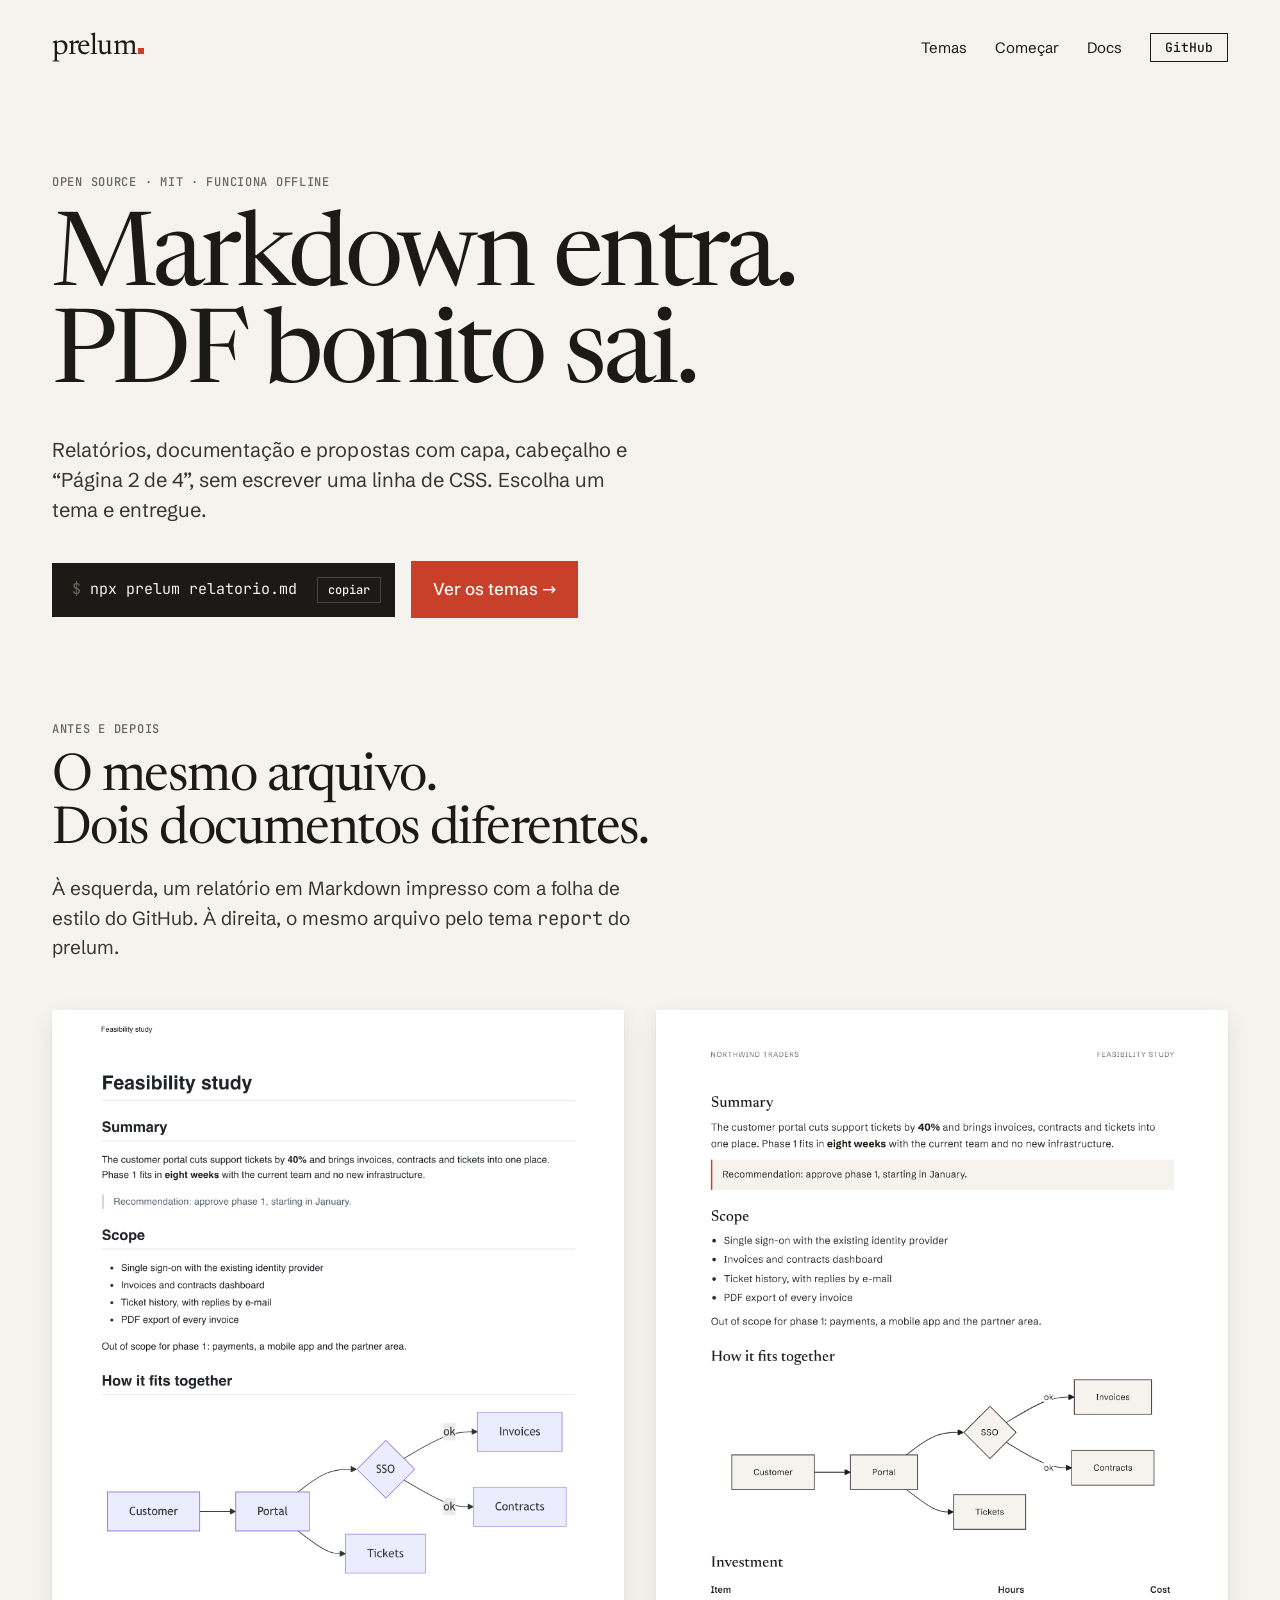
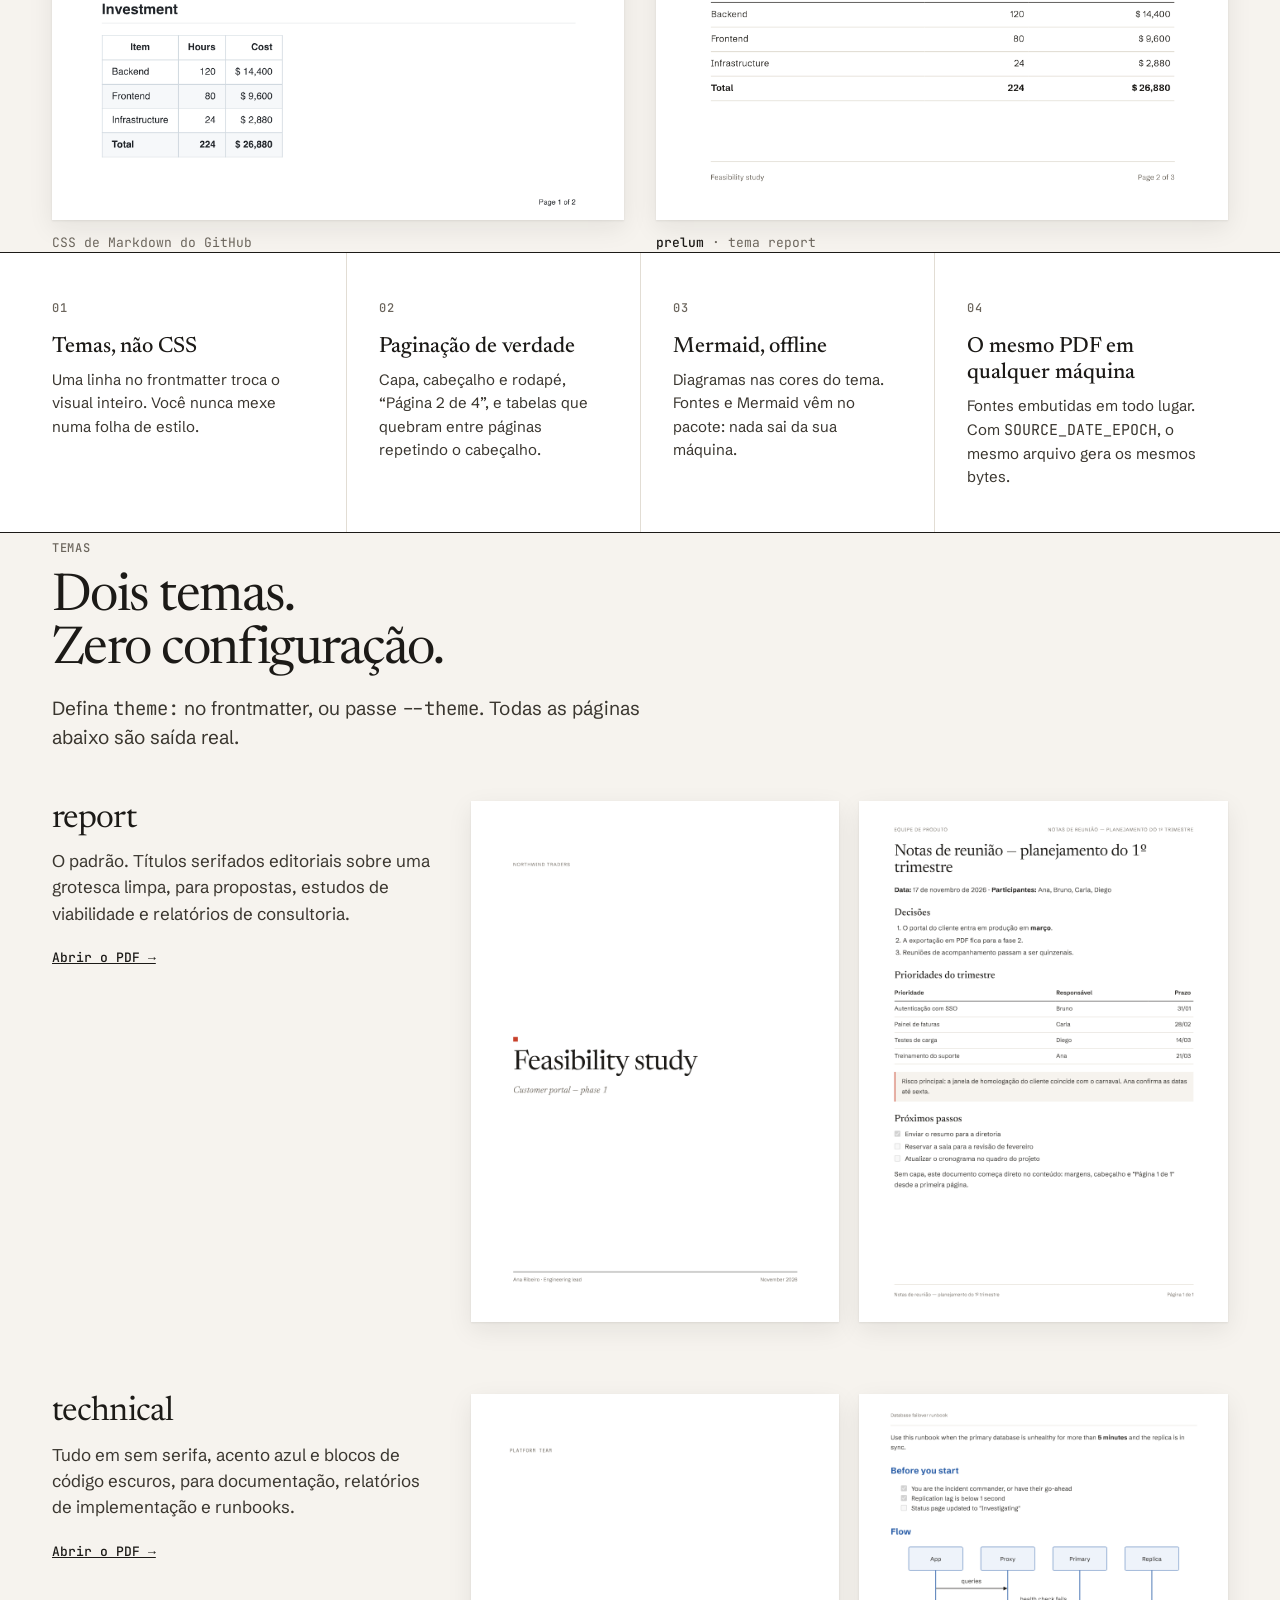
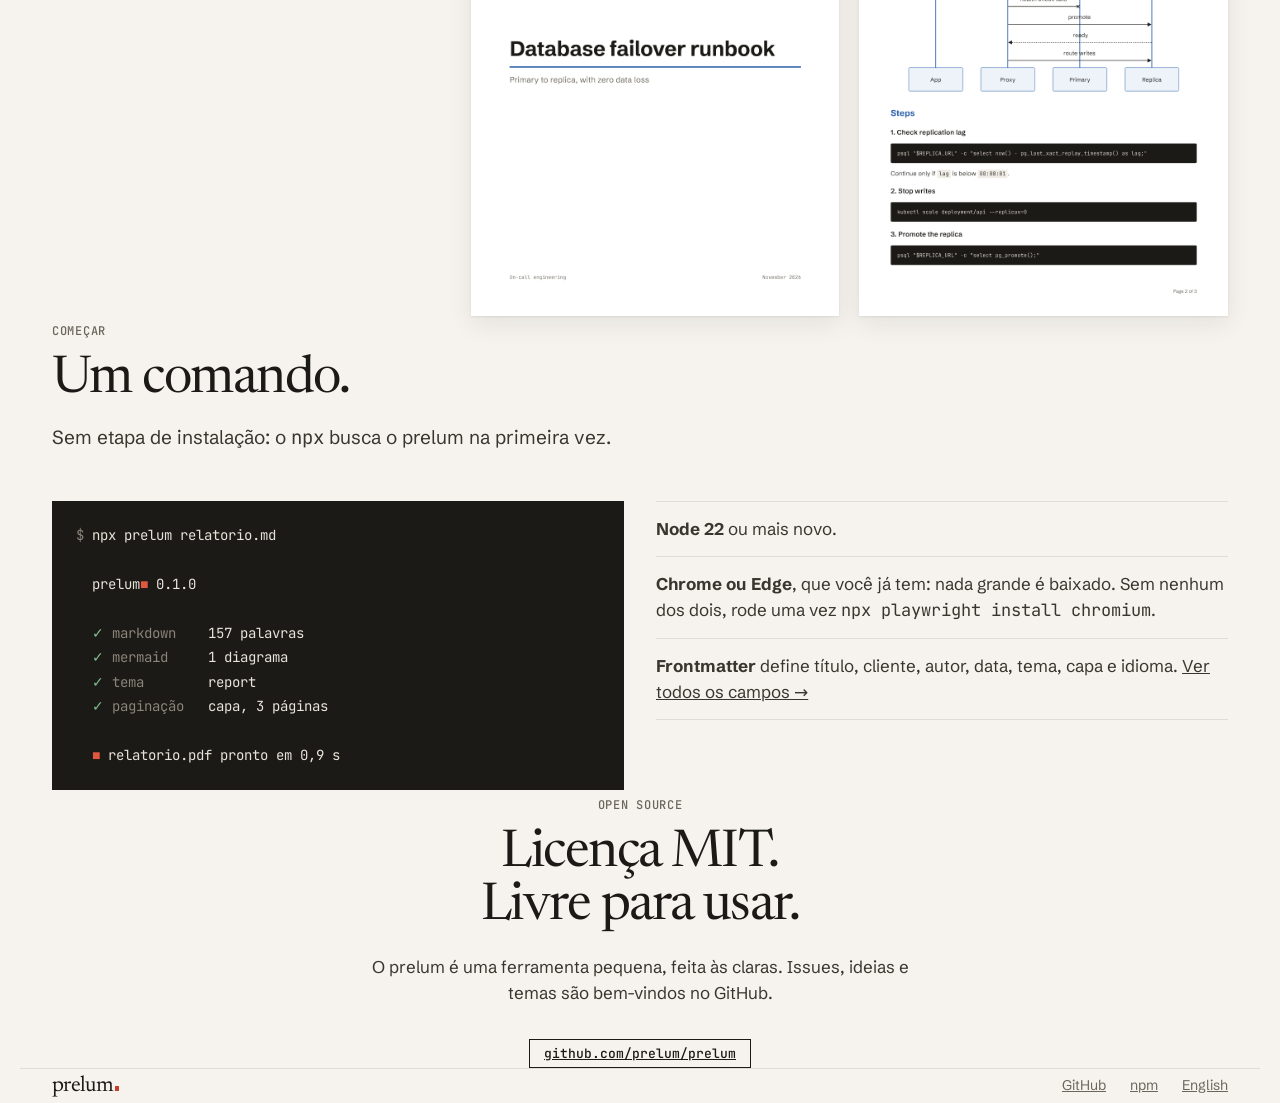
==== pt/index.html @ ac35b66a "feat: add the prelum site in English and Portuguese" ====
<!doctype html>
<html lang="pt-BR">
<head>
  <meta charset="utf-8">
  <meta name="viewport" content="width=device-width, initial-scale=1">
  <title>prelum — Do markdown ao papel, sem CSS.</title>
  <meta name="description" content="Uma ferramenta open source que transforma Markdown em PDFs diagramados: capa, cabeçalho e rodapé, numeração de páginas, diagramas Mermaid. Escolha um tema, não escreva CSS. Funciona offline.">
  <link rel="icon" href="../favicon.svg" type="image/svg+xml">
  <link rel="icon" href="../favicon-32.png" sizes="32x32">
  <link rel="apple-touch-icon" href="../images/icon-512.png">
  <link rel="alternate" hreflang="en" href="https://prelum.github.io/">
  <meta property="og:title" content="prelum — Do markdown ao papel, sem CSS.">
  <meta property="og:description" content="PDFs diagramados a partir de Markdown. Escolha um tema, não escreva CSS. Funciona offline.">
  <meta property="og:image" content="https://prelum.github.io/images/og-image.png">
  <meta property="og:url" content="https://prelum.github.io/pt/">
  <meta name="twitter:card" content="summary_large_image">
  <link rel="preload" href="../fonts/newsreader-latin-opsz-normal.woff2" as="font" type="font/woff2" crossorigin>
  <link rel="stylesheet" href="../styles.css">
</head>
<body>
  <header class="wrap nav">
    <a class="wordmark" href="./" aria-label="prelum, início">prelum</a>
    <nav aria-label="Principal">
      <ul>
        <li><a href="#temas">Temas</a></li>
        <li><a href="#comecar">Começar</a></li>
        <li><a href="https://github.com/prelum/prelum/blob/main/README.pt-BR.md">Docs</a></li>
        <li><a class="button-outline" href="https://github.com/prelum/prelum">GitHub</a></li>
      </ul>
    </nav>
  </header>

  <main>
    <div class="wrap hero">
      <span class="label">Open source · MIT · Funciona offline</span>
      <h1>Markdown entra.<br>PDF bonito sai.</h1>
      <p>Relatórios, documentação e propostas com capa, cabeçalho e “Página&nbsp;2&nbsp;de&nbsp;4”, sem escrever uma linha de CSS. Escolha um tema e entregue.</p>
      <div class="actions">
        <div class="command">
          <code><span class="prompt">$</span> npx prelum relatorio.md</code>
          <button type="button" data-copy="npx prelum relatorio.md" data-done="copiado">copiar</button>
        </div>
        <a class="cta" href="#temas">Ver os temas →</a>
      </div>
    </div>

    <section class="wrap" aria-labelledby="comparar-titulo">
      <span class="label">Antes e depois</span>
      <h2 id="comparar-titulo">O mesmo arquivo.<br>Dois documentos diferentes.</h2>
      <p class="lead">À esquerda, um relatório em Markdown impresso com a folha de estilo do GitHub. À direita, o mesmo arquivo pelo tema <code>report</code> do prelum.</p>
      <div class="compare">
        <figure>
          <img src="../images/before-github-css.png" alt="Um relatório impresso com o CSS de Markdown do GitHub: títulos sublinhados, tabela em grade, diagrama roxo." width="892" height="1262" loading="lazy">
          <figcaption>CSS de Markdown do GitHub</figcaption>
        </figure>
        <figure>
          <img src="../images/feasibility-study-2.png" alt="O mesmo relatório impresso pelo prelum: títulos serifados, filetes discretos na tabela, diagrama nas cores do tema, cabeçalho e numeração de páginas." width="892" height="1262" loading="lazy">
          <figcaption><strong>prelum</strong> · tema report</figcaption>
        </figure>
      </div>
    </section>

    <div class="features">
      <ol class="wrap">
        <li>
          <span class="label">01</span>
          <h3>Temas, não CSS</h3>
          <p>Uma linha no frontmatter troca o visual inteiro. Você nunca mexe numa folha de estilo.</p>
        </li>
        <li>
          <span class="label">02</span>
          <h3>Paginação de verdade</h3>
          <p>Capa, cabeçalho e rodapé, “Página&nbsp;2&nbsp;de&nbsp;4”, e tabelas que quebram entre páginas repetindo o cabeçalho.</p>
        </li>
        <li>
          <span class="label">03</span>
          <h3>Mermaid, offline</h3>
          <p>Diagramas nas cores do tema. Fontes e Mermaid vêm no pacote: nada sai da sua máquina.</p>
        </li>
        <li>
          <span class="label">04</span>
          <h3>O mesmo PDF em qualquer máquina</h3>
          <p>Fontes embutidas em todo lugar. Com <code>SOURCE_DATE_EPOCH</code>, o mesmo arquivo gera os mesmos bytes.</p>
        </li>
      </ol>
    </div>

    <section class="wrap" id="temas" aria-labelledby="temas-titulo">
      <span class="label">Temas</span>
      <h2 id="temas-titulo">Dois temas.<br>Zero configuração.</h2>
      <p class="lead">Defina <code>theme:</code> no frontmatter, ou passe <code>--theme</code>. Todas as páginas abaixo são saída real.</p>
      <div class="themes">
        <article class="theme">
          <div>
            <h3><code>report</code></h3>
            <p>O padrão. Títulos serifados editoriais sobre uma grotesca limpa, para propostas, estudos de viabilidade e relatórios de consultoria.</p>
            <a class="pdf" href="https://github.com/prelum/prelum/blob/main/examples/feasibility-study.pdf">Abrir o PDF →</a>
          </div>
          <div class="pages">
            <figure><img src="../images/feasibility-study-1.png" alt="tema report: capa com o quadrado vermelho, o título em Newsreader e o nome do cliente." width="892" height="1262" loading="lazy"></figure>
            <figure><img src="../images/notas-de-reuniao-1.png" alt="tema report sem capa: notas de reunião em português com lista, tabela e Página 1 de 1." width="892" height="1262" loading="lazy"></figure>
          </div>
        </article>
        <article class="theme">
          <div>
            <h3><code>technical</code></h3>
            <p>Tudo em sem serifa, acento azul e blocos de código escuros, para documentação, relatórios de implementação e runbooks.</p>
            <a class="pdf" href="https://github.com/prelum/prelum/blob/main/examples/runbook.pdf">Abrir o PDF →</a>
          </div>
          <div class="pages">
            <figure><img src="../images/runbook-1.png" alt="tema technical: capa com título em negrito sobre um filete azul." width="892" height="1262" loading="lazy"></figure>
            <figure><img src="../images/runbook-2.png" alt="tema technical: página com checklist, diagrama de sequência e blocos de código." width="892" height="1262" loading="lazy"></figure>
          </div>
        </article>
      </div>
    </section>

    <section class="wrap" id="comecar" aria-labelledby="comecar-titulo">
      <span class="label">Começar</span>
      <h2 id="comecar-titulo">Um comando.</h2>
      <p class="lead">Sem etapa de instalação: o <code>npx</code> busca o prelum na primeira vez.</p>
      <div class="steps">
<pre class="terminal"><code><span class="dim">$</span> npx prelum relatorio.md

  prelum<span class="square">■</span> 0.1.0

  <span class="ok">✓</span> <span class="dim">markdown    </span>157 palavras
  <span class="ok">✓</span> <span class="dim">mermaid     </span>1 diagrama
  <span class="ok">✓</span> <span class="dim">tema        </span>report
  <span class="ok">✓</span> <span class="dim">paginação   </span>capa, 3 páginas

  <span class="square">■</span> relatorio.pdf pronto em 0,9 s</code></pre>
        <ul class="requirements">
          <li><strong>Node 22</strong> ou mais novo.</li>
          <li><strong>Chrome ou Edge</strong>, que você já tem: nada grande é baixado. Sem nenhum dos dois, rode uma vez <code>npx playwright install chromium</code>.</li>
          <li><strong>Frontmatter</strong> define título, cliente, autor, data, tema, capa e idioma. <a href="https://github.com/prelum/prelum/blob/main/README.pt-BR.md#frontmatter">Ver todos os campos →</a></li>
        </ul>
      </div>
    </section>

    <section class="wrap open" aria-labelledby="aberto-titulo">
      <span class="label">Open source</span>
      <h2 id="aberto-titulo">Licença MIT.<br>Livre para usar.</h2>
      <p>O prelum é uma ferramenta pequena, feita às claras. Issues, ideias e temas são bem-vindos no GitHub.</p>
      <a class="button-outline" href="https://github.com/prelum/prelum">github.com/prelum/prelum</a>
    </section>
  </main>

  <footer class="wrap">
    <a class="wordmark" href="./">prelum</a>
    <ul>
      <li><a href="https://github.com/prelum/prelum">GitHub</a></li>
      <li><a href="https://www.npmjs.com/package/prelum">npm</a></li>
      <li><a href="../" hreflang="en" lang="en">English</a></li>
    </ul>
  </footer>

  <script src="../script.js" defer></script>
</body>
</html>
---- styles.css ----
/* prelum.github.io — tokens from the brand book. Fonts are self-hosted: no third-party requests. */
@font-face {
  font-family: "Newsreader";
  font-style: normal;
  font-weight: 200 800;
  font-display: swap;
  src: url("fonts/newsreader-latin-opsz-normal.woff2") format("woff2");
}
@font-face {
  font-family: "Schibsted Grotesk";
  font-style: normal;
  font-weight: 400 900;
  font-display: swap;
  src: url("fonts/schibsted-grotesk-latin-wght-normal.woff2") format("woff2");
}
@font-face {
  font-family: "JetBrains Mono";
  font-style: normal;
  font-weight: 100 800;
  font-display: swap;
  src: url("fonts/jetbrains-mono-latin-wght-normal.woff2") format("woff2");
}

:root {
  --paper: #f6f3ee;
  --ink: #1c1a17;
  --vermilion: #c8402a;
  --vermilion-on-dark: #e0583f;
  --graphite: #6b655c;
  --body: #3a362f;
  --rule: #e2ddd4;
  --surface: #ffffff;
  --editor: #fbfaf7;
  --preview: #e9e5de;
  --serif: "Newsreader", Georgia, serif;
  --sans: "Schibsted Grotesk", system-ui, sans-serif;
  --mono: "JetBrains Mono", ui-monospace, monospace;
  --sheet-shadow: 0 1px 2px rgba(28, 26, 23, 0.08), 0 8px 24px rgba(28, 26, 23, 0.08);
}

* {
  box-sizing: border-box;
}
html {
  background: var(--paper);
  color: var(--ink);
  font: 400 17px/1.55 var(--sans);
  -webkit-font-smoothing: antialiased;
}
body {
  margin: 0;
}
img {
  display: block;
  max-width: 100%;
  height: auto;
}
a {
  color: inherit;
}
code,
pre {
  font-family: var(--mono);
}
/* An option like --theme must not break at its hyphen. */
:not(pre) > code {
  white-space: nowrap;
}

.wrap {
  max-width: 1240px;
  margin: 0 auto;
  padding: 0 32px;
}
@media (max-width: 700px) {
  .wrap {
    padding: 0 16px;
  }
}

/* The wordmark: Newsreader, lowercase, followed by the square on the baseline. */
.wordmark {
  font-family: var(--serif);
  font-weight: 400;
  letter-spacing: -0.03em;
  text-decoration: none;
  white-space: nowrap;
}
.wordmark::after {
  content: "";
  display: inline-block;
  width: 0.21em;
  height: 0.21em;
  margin-left: 0.07em;
  background: var(--vermilion);
}
.label {
  font: 500 12px/1.4 var(--mono);
  letter-spacing: 0.06em;
  text-transform: uppercase;
  color: var(--graphite);
}

/* Nav */
.nav {
  display: flex;
  align-items: center;
  justify-content: space-between;
  gap: 24px;
  padding-top: 24px;
  padding-bottom: 24px;
}
.nav .wordmark {
  font-size: 30px;
}
.nav ul {
  display: flex;
  align-items: center;
  gap: 28px;
  margin: 0;
  padding: 0;
  list-style: none;
  font-size: 15px;
}
.nav a {
  text-decoration: none;
}
.nav a:hover {
  text-decoration: underline;
  text-underline-offset: 4px;
}
.button-outline {
  display: inline-block;
  padding: 7px 14px;
  border: 1px solid var(--ink);
  font: 500 13px/1 var(--mono);
}
.nav .button-outline:hover {
  background: var(--ink);
  color: var(--paper);
  text-decoration: none;
}
@media (max-width: 700px) {
  .nav ul li:not(:last-child) {
    display: none;
  }
}

/* Hero */
.hero {
  padding-top: 72px;
  padding-bottom: 96px;
}
.hero h1 {
  margin: 20px 0 28px;
  font: 400 clamp(52px, 8vw, 112px) / 0.95 var(--serif);
  letter-spacing: -0.035em;
}
.hero p {
  max-width: 600px;
  margin: 0 0 36px;
  font-size: 20px;
  line-height: 1.5;
  color: var(--body);
}
.actions {
  display: flex;
  flex-wrap: wrap;
  align-items: center;
  gap: 16px;
}
.command {
  display: inline-flex;
  align-items: center;
  gap: 20px;
  padding: 14px 14px 14px 20px;
  background: var(--ink);
  color: var(--paper);
  font: 400 15px/1 var(--mono);
}
.command .prompt {
  color: var(--graphite);
}
.command button {
  padding: 6px 10px;
  border: 1px solid #4a463f;
  background: transparent;
  color: var(--paper);
  font: 500 12px/1 var(--mono);
  cursor: pointer;
}
.command button:hover {
  border-color: var(--paper);
}
.cta {
  display: inline-block;
  padding: 15px 22px;
  background: var(--vermilion);
  color: #ffffff;
  font-weight: 500;
  text-decoration: none;
}
.cta:hover {
  background: #a93421;
}

/* Sections */
section {
  padding-top: 96px;
  padding-bottom: 96px;
}
h2 {
  margin: 12px 0 16px;
  font: 400 52px/1.02 var(--serif);
  letter-spacing: -0.03em;
}
@media (max-width: 700px) {
  h2 {
    font-size: 40px;
  }
}
.lead {
  max-width: 620px;
  margin: 0 0 48px;
  font-size: 19px;
  color: var(--body);
}

/* Before and after */
.compare {
  display: grid;
  grid-template-columns: repeat(auto-fit, minmax(300px, 1fr));
  gap: 32px;
}
.compare figure,
.theme figure {
  margin: 0;
}
.compare img,
.theme img {
  background: var(--surface);
  box-shadow: var(--sheet-shadow);
}
figcaption {
  margin-top: 14px;
  font: 400 13px/1.4 var(--mono);
  color: var(--graphite);
}
figcaption strong {
  color: var(--ink);
  font-weight: 500;
}

/* Features: white band with ink rules, four numbered columns */
.features {
  background: var(--surface);
  border-top: 1px solid var(--ink);
  border-bottom: 1px solid var(--ink);
  padding-top: 0;
  padding-bottom: 0;
}
.features ol {
  display: grid;
  grid-template-columns: repeat(auto-fit, minmax(240px, 1fr));
  margin: 0 auto;
  /* Only top and bottom: the sides keep the .wrap gutter. */
  padding-top: 0;
  padding-bottom: 0;
  list-style: none;
}
.features li {
  padding: 40px 32px 44px 0;
}
.features li + li {
  padding-left: 32px;
  border-left: 1px solid var(--rule);
}
@media (max-width: 1060px) {
  .features li,
  .features li + li {
    padding-left: 0;
    border-left: none;
    padding-top: 28px;
    padding-bottom: 28px;
  }
}
.features h3 {
  margin: 14px 0 8px;
  font: 500 22px/1.2 var(--serif);
}
.features p {
  margin: 0;
  font-size: 15px;
  color: var(--body);
}

/* Themes */
.themes {
  display: grid;
  gap: 72px;
}
.theme {
  display: grid;
  grid-template-columns: minmax(220px, 1fr) minmax(0, 2fr);
  gap: 40px;
  align-items: start;
}
@media (max-width: 860px) {
  .theme {
    grid-template-columns: 1fr;
  }
}
.theme h3 {
  margin: 0 0 10px;
  font: 400 34px/1.1 var(--serif);
  letter-spacing: -0.02em;
}
.theme h3 code {
  font: inherit;
}
.theme p {
  margin: 0 0 16px;
  color: var(--body);
}
.theme .pages {
  display: grid;
  grid-template-columns: 1fr 1fr;
  gap: 20px;
}
.theme a.pdf {
  font: 500 13px/1 var(--mono);
}

/* Get started */
.steps {
  display: grid;
  grid-template-columns: repeat(auto-fit, minmax(300px, 1fr));
  gap: 32px;
  align-items: start;
}
pre.terminal {
  margin: 0;
  padding: 22px 24px;
  overflow-x: auto;
  background: var(--ink);
  color: #e8e3da;
  font-size: 14px;
  line-height: 1.75;
}
.terminal .comment,
.terminal .dim {
  color: #8a8378;
}
.terminal .ok {
  color: #7fbf8e;
}
.terminal .square {
  color: var(--vermilion-on-dark);
}
.requirements {
  margin: 0;
  padding: 0;
  list-style: none;
  color: var(--body);
}
.requirements li {
  padding: 14px 0;
  border-bottom: 1px solid var(--rule);
}
.requirements li:first-child {
  border-top: 1px solid var(--rule);
}

/* Open source */
.open {
  text-align: center;
}
.open h2 {
  margin-bottom: 20px;
}
.open p {
  max-width: 560px;
  margin: 0 auto 32px;
  color: var(--body);
}

/* Footer */
footer {
  display: flex;
  flex-wrap: wrap;
  align-items: center;
  justify-content: space-between;
  gap: 16px;
  padding-top: 32px;
  padding-bottom: 48px;
  border-top: 1px solid var(--rule);
}
footer .wordmark {
  font-size: 22px;
}
footer ul {
  display: flex;
  flex-wrap: wrap;
  gap: 24px;
  margin: 0;
  padding: 0;
  list-style: none;
  font-size: 14px;
  color: var(--graphite);
}
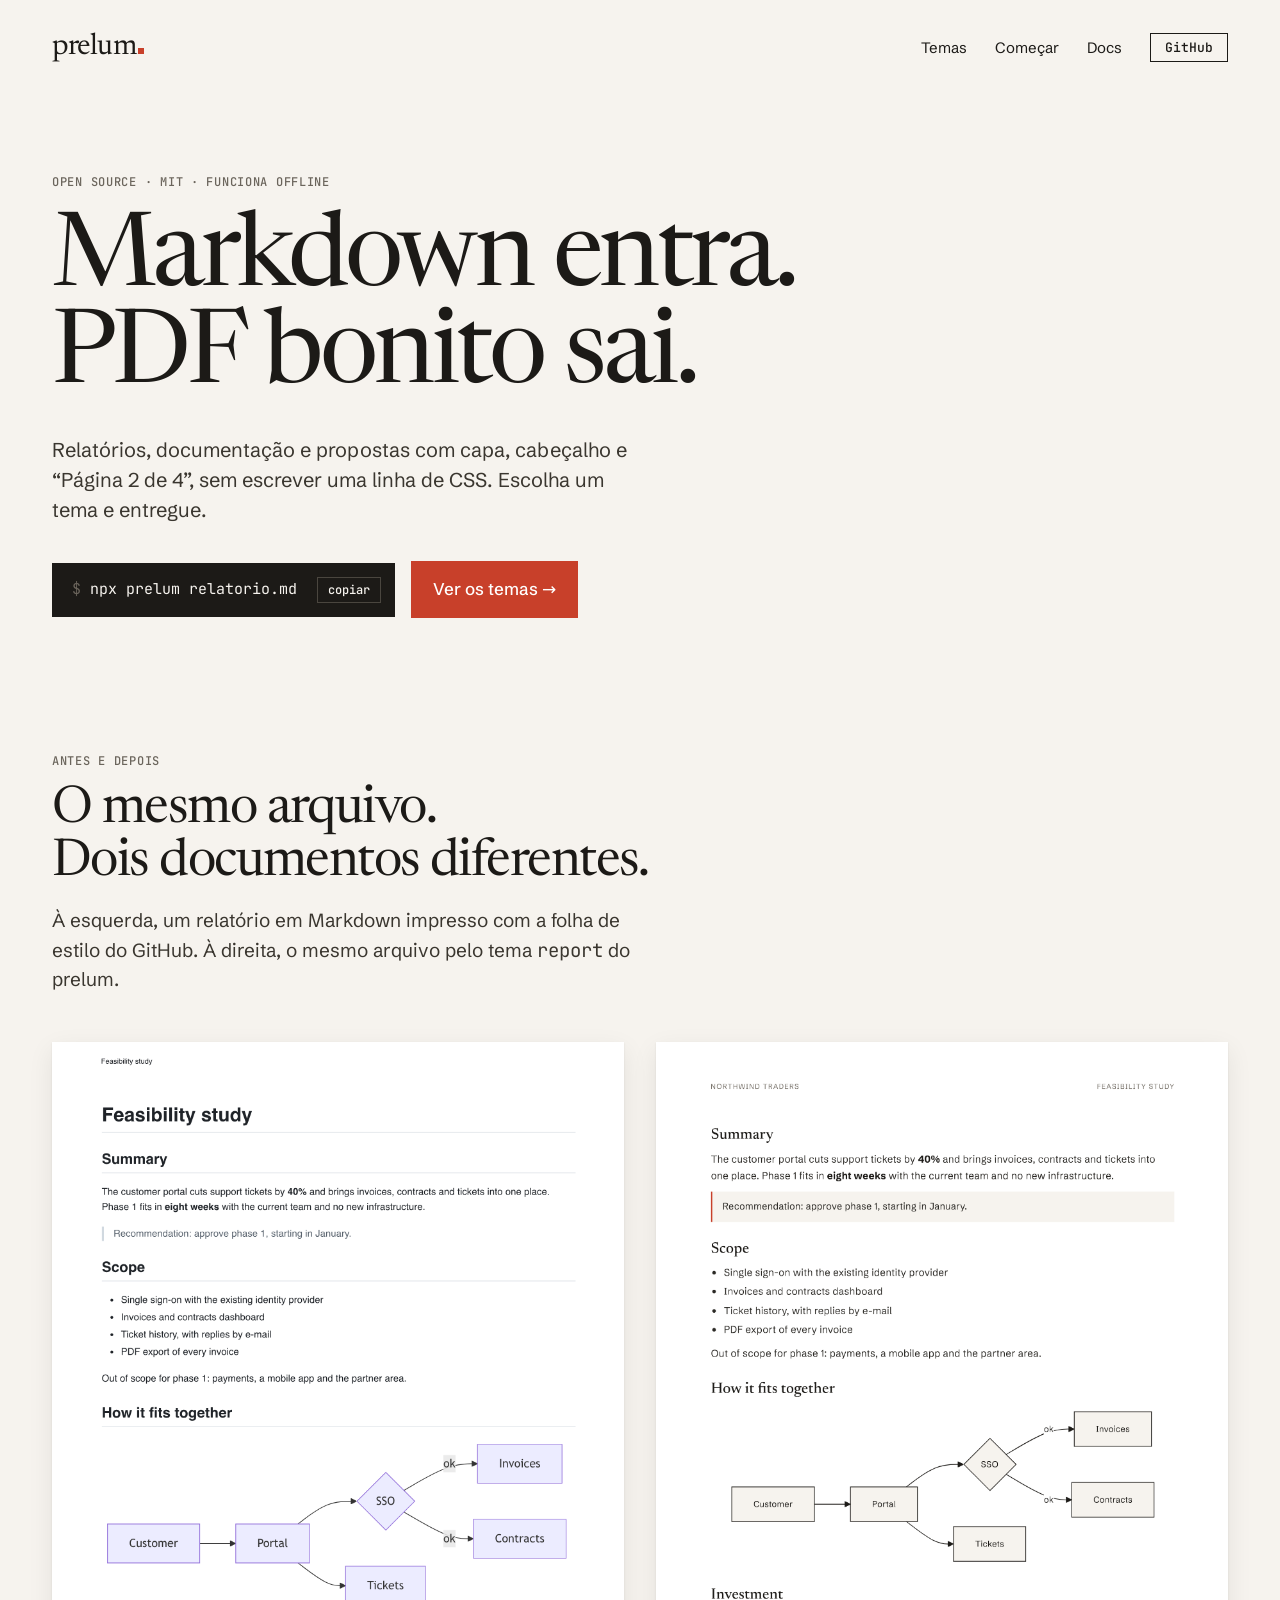
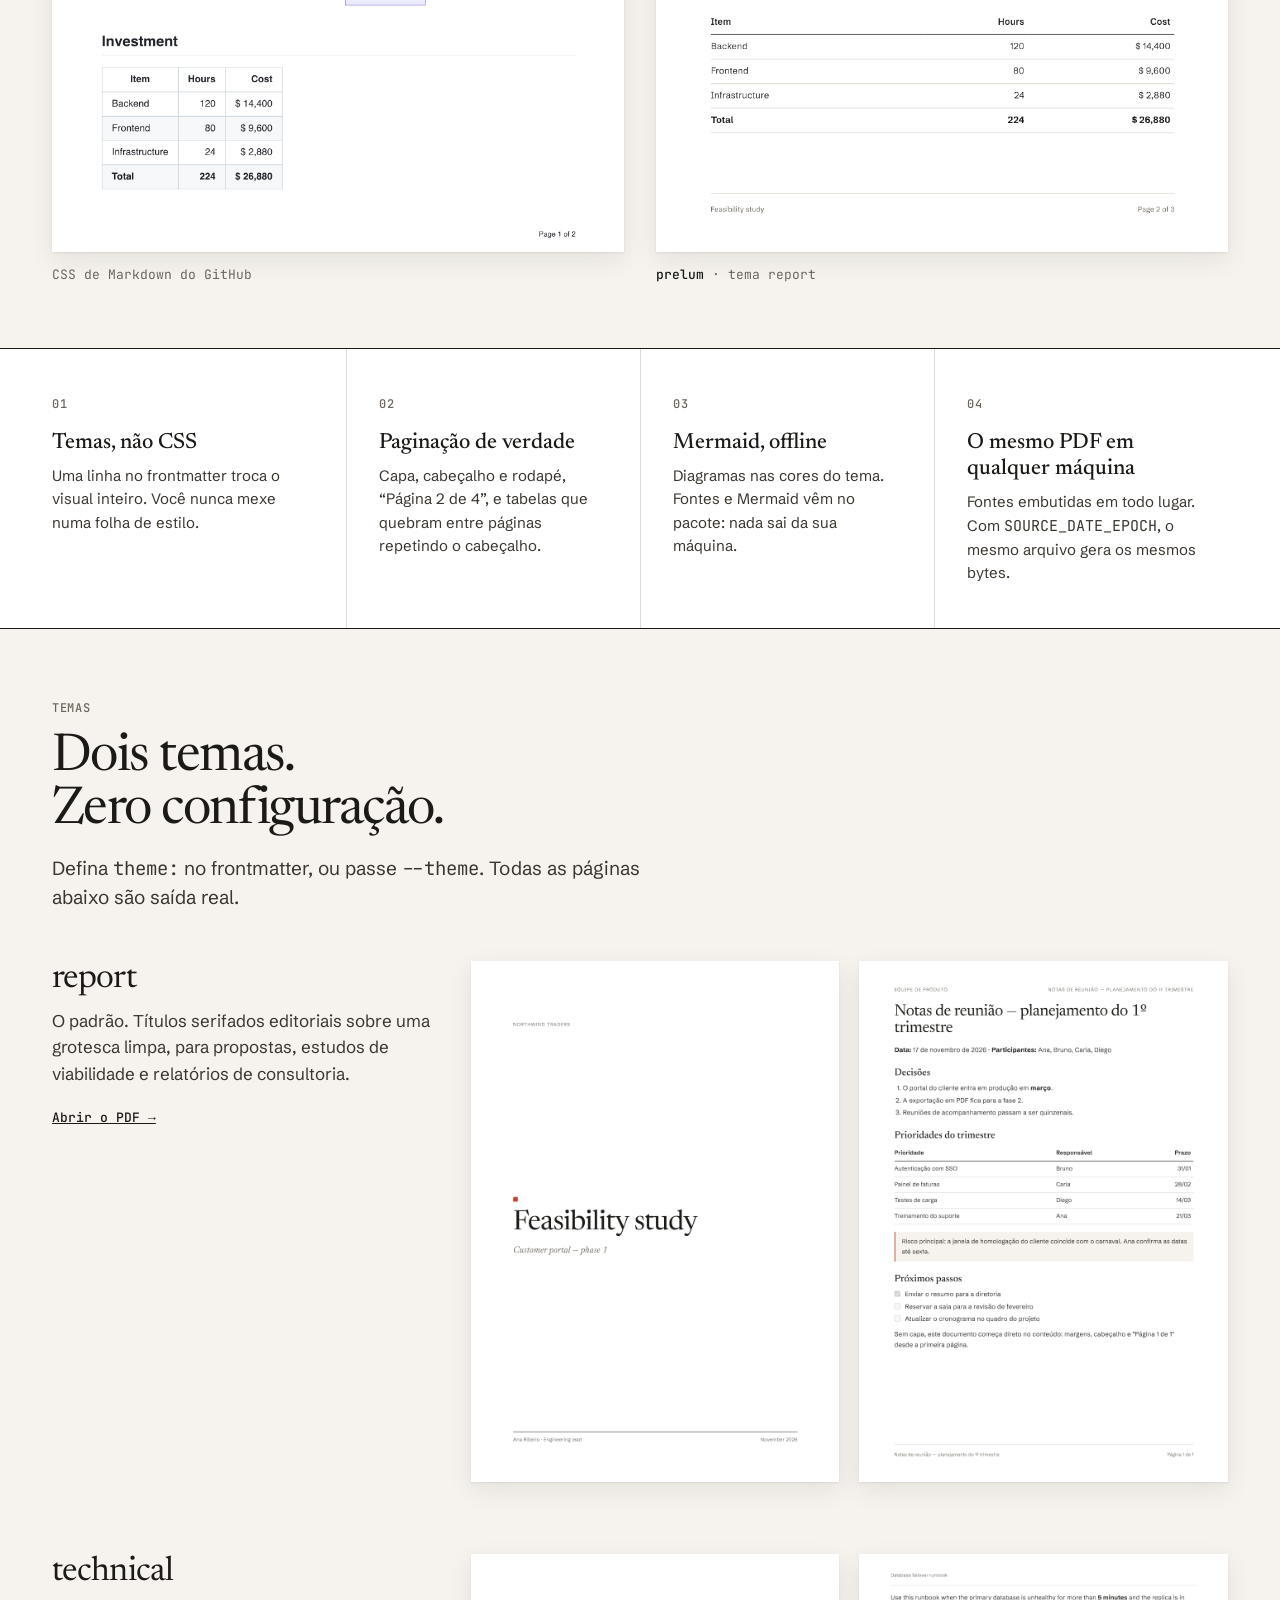
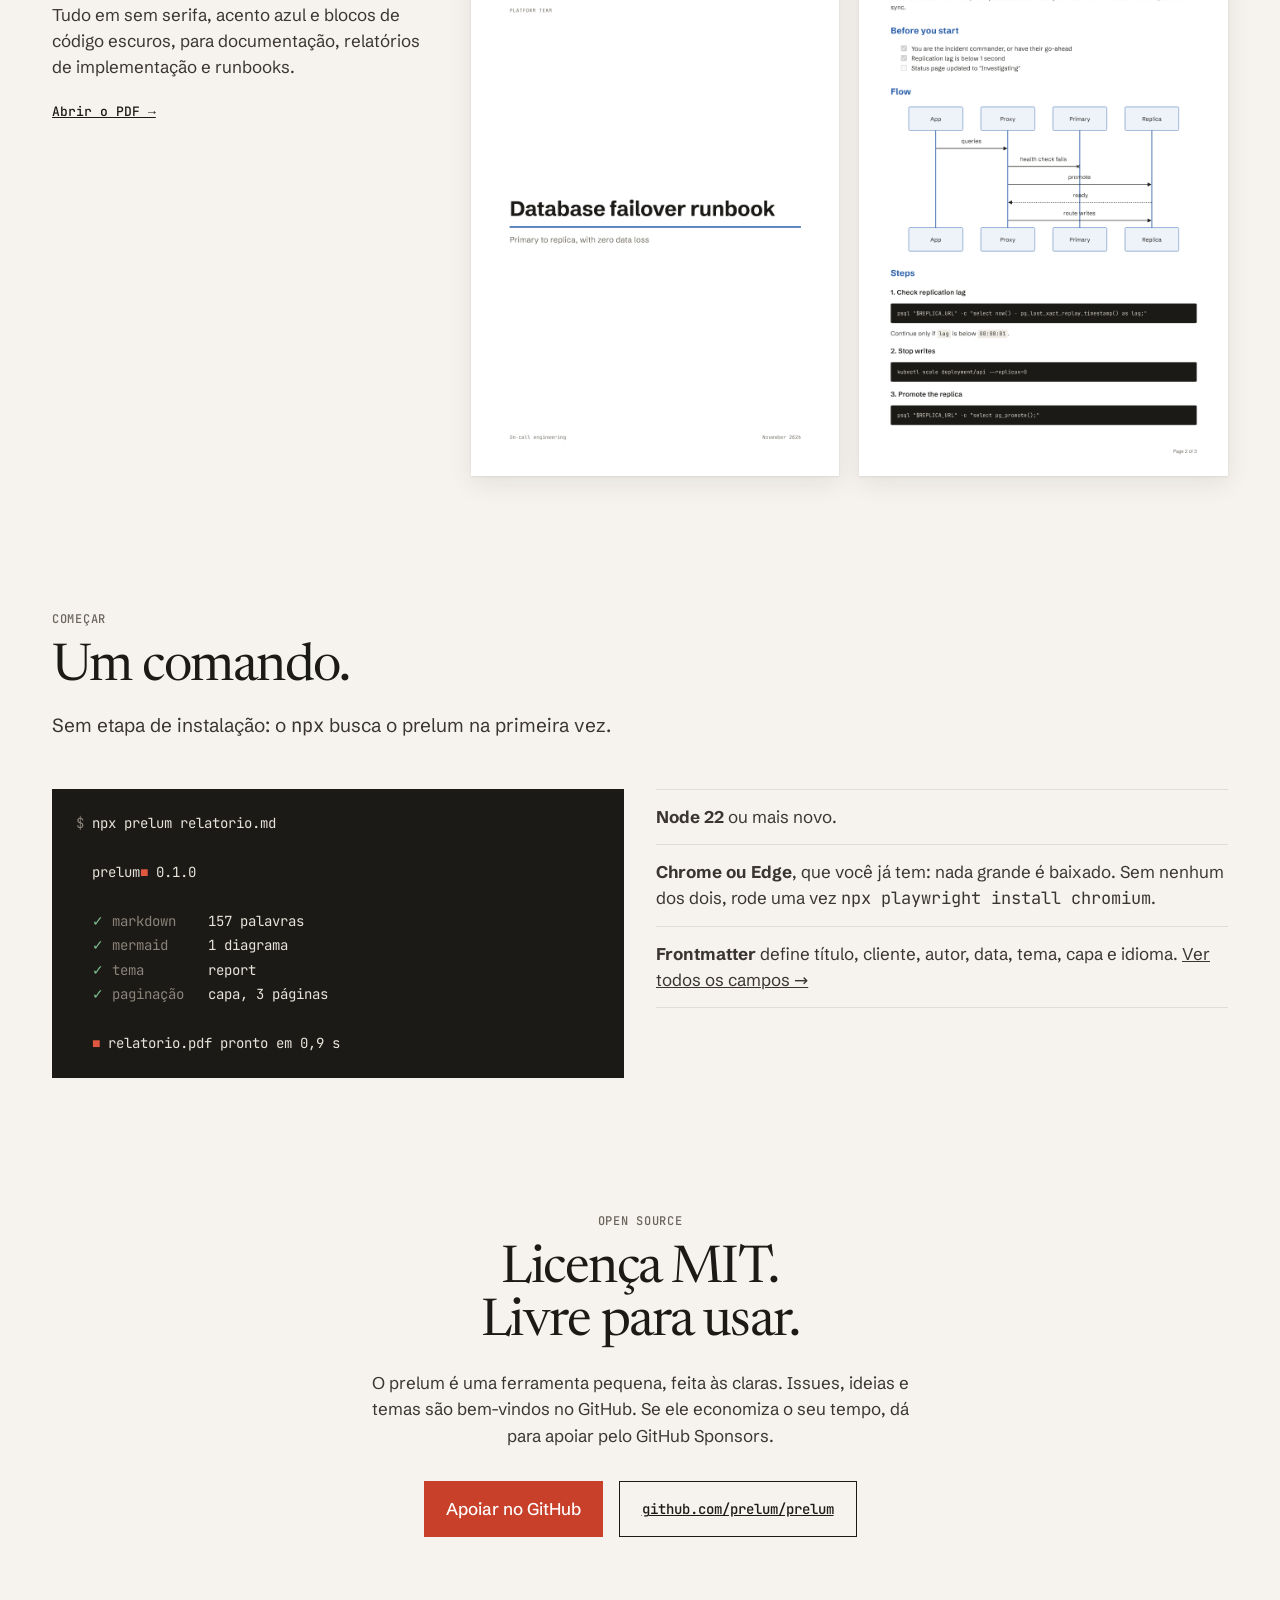
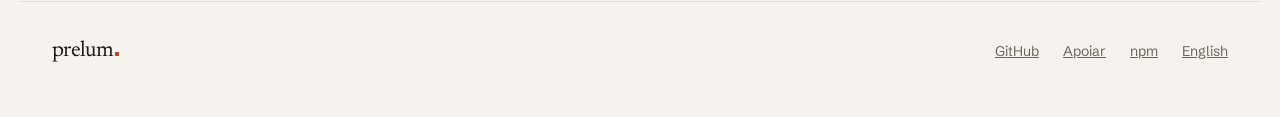
==== commit 08ffe884: "fix: space the sections and add the Sponsor button" ====
--- a/pt/index.html
+++ b/pt/index.html
@@ -141,8 +141,11 @@
     <section class="wrap open" aria-labelledby="aberto-titulo">
       <span class="label">Open source</span>
       <h2 id="aberto-titulo">Licença MIT.<br>Livre para usar.</h2>
-      <p>O prelum é uma ferramenta pequena, feita às claras. Issues, ideias e temas são bem-vindos no GitHub.</p>
-      <a class="button-outline" href="https://github.com/prelum/prelum">github.com/prelum/prelum</a>
+      <p>O prelum é uma ferramenta pequena, feita às claras. Issues, ideias e temas são bem-vindos no GitHub. Se ele economiza o seu tempo, dá para apoiar pelo GitHub Sponsors.</p>
+      <div class="actions">
+        <a class="cta" href="https://github.com/sponsors/Fransuelton">Apoiar no GitHub</a>
+        <a class="button-outline" href="https://github.com/prelum/prelum">github.com/prelum/prelum</a>
+      </div>
     </section>
   </main>
 
@@ -150,6 +153,7 @@
     <a class="wordmark" href="./">prelum</a>
     <ul>
       <li><a href="https://github.com/prelum/prelum">GitHub</a></li>
+      <li><a href="https://github.com/sponsors/Fransuelton">Apoiar</a></li>
       <li><a href="https://www.npmjs.com/package/prelum">npm</a></li>
       <li><a href="../" hreflang="en" lang="en">English</a></li>
     </ul>
--- a/styles.css
+++ b/styles.css
@@ -67,14 +67,15 @@
   white-space: nowrap;
 }
 
+/* Side gutters only: vertical spacing belongs to each section. */
 .wrap {
   max-width: 1240px;
   margin: 0 auto;
-  padding: 0 32px;
+  padding-inline: 32px;
 }
 @media (max-width: 700px) {
   .wrap {
-    padding: 0 16px;
+    padding-inline: 16px;
   }
 }
 
@@ -149,7 +150,7 @@
 /* Hero */
 .hero {
   padding-top: 72px;
-  padding-bottom: 96px;
+  padding-bottom: 64px;
 }
 .hero h1 {
   margin: 20px 0 28px;
@@ -205,9 +206,16 @@
 }
 
 /* Sections */
+/* Neighbouring sections add up: 64 + 64 = 128px between them. */
 section {
-  padding-top: 96px;
-  padding-bottom: 96px;
+  padding-top: 64px;
+  padding-bottom: 64px;
+}
+@media (max-width: 700px) {
+  section {
+    padding-top: 48px;
+    padding-bottom: 48px;
+  }
 }
 h2 {
   margin: 12px 0 16px;
@@ -383,6 +391,16 @@
   margin: 0 auto 32px;
   color: var(--body);
 }
+.open .actions {
+  justify-content: center;
+  align-items: stretch;
+}
+.open .button-outline {
+  display: inline-flex;
+  align-items: center;
+  padding: 0 22px;
+  font-size: 14px;
+}
 
 /* Footer */
 footer {
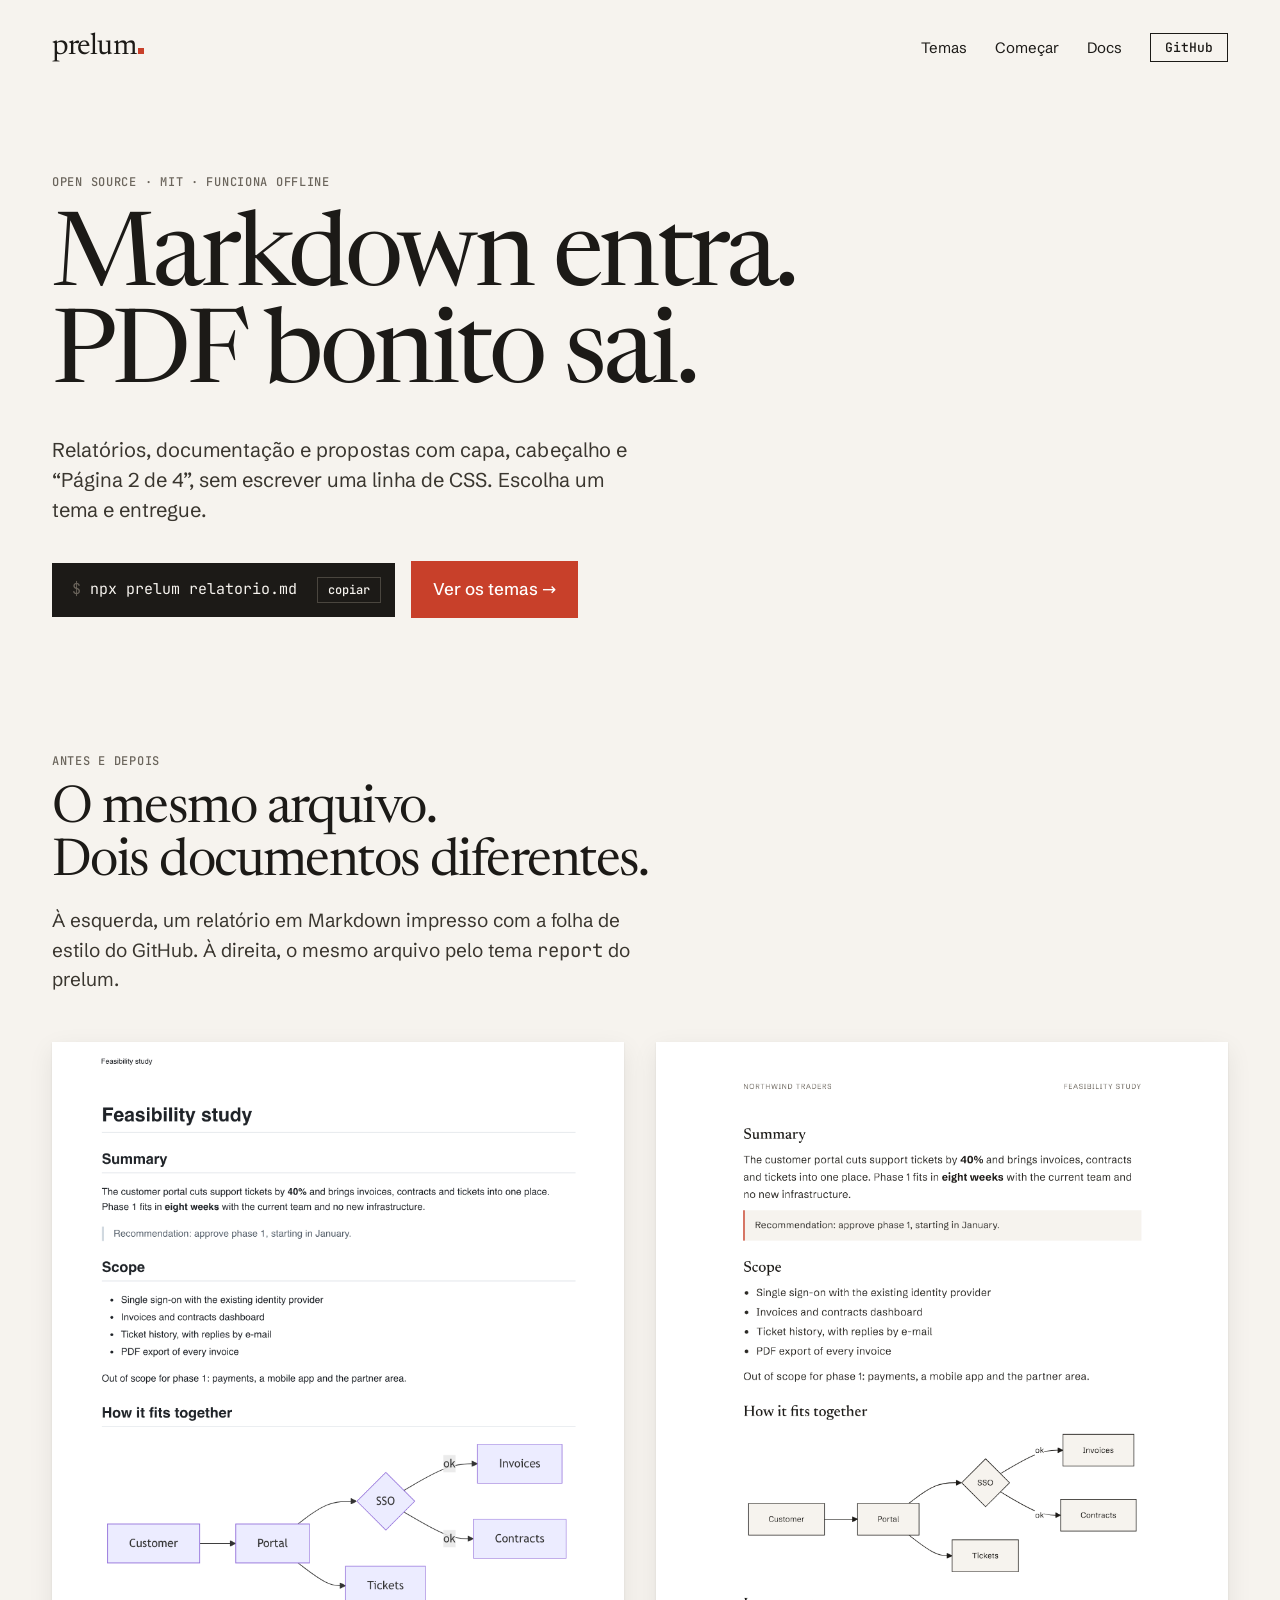
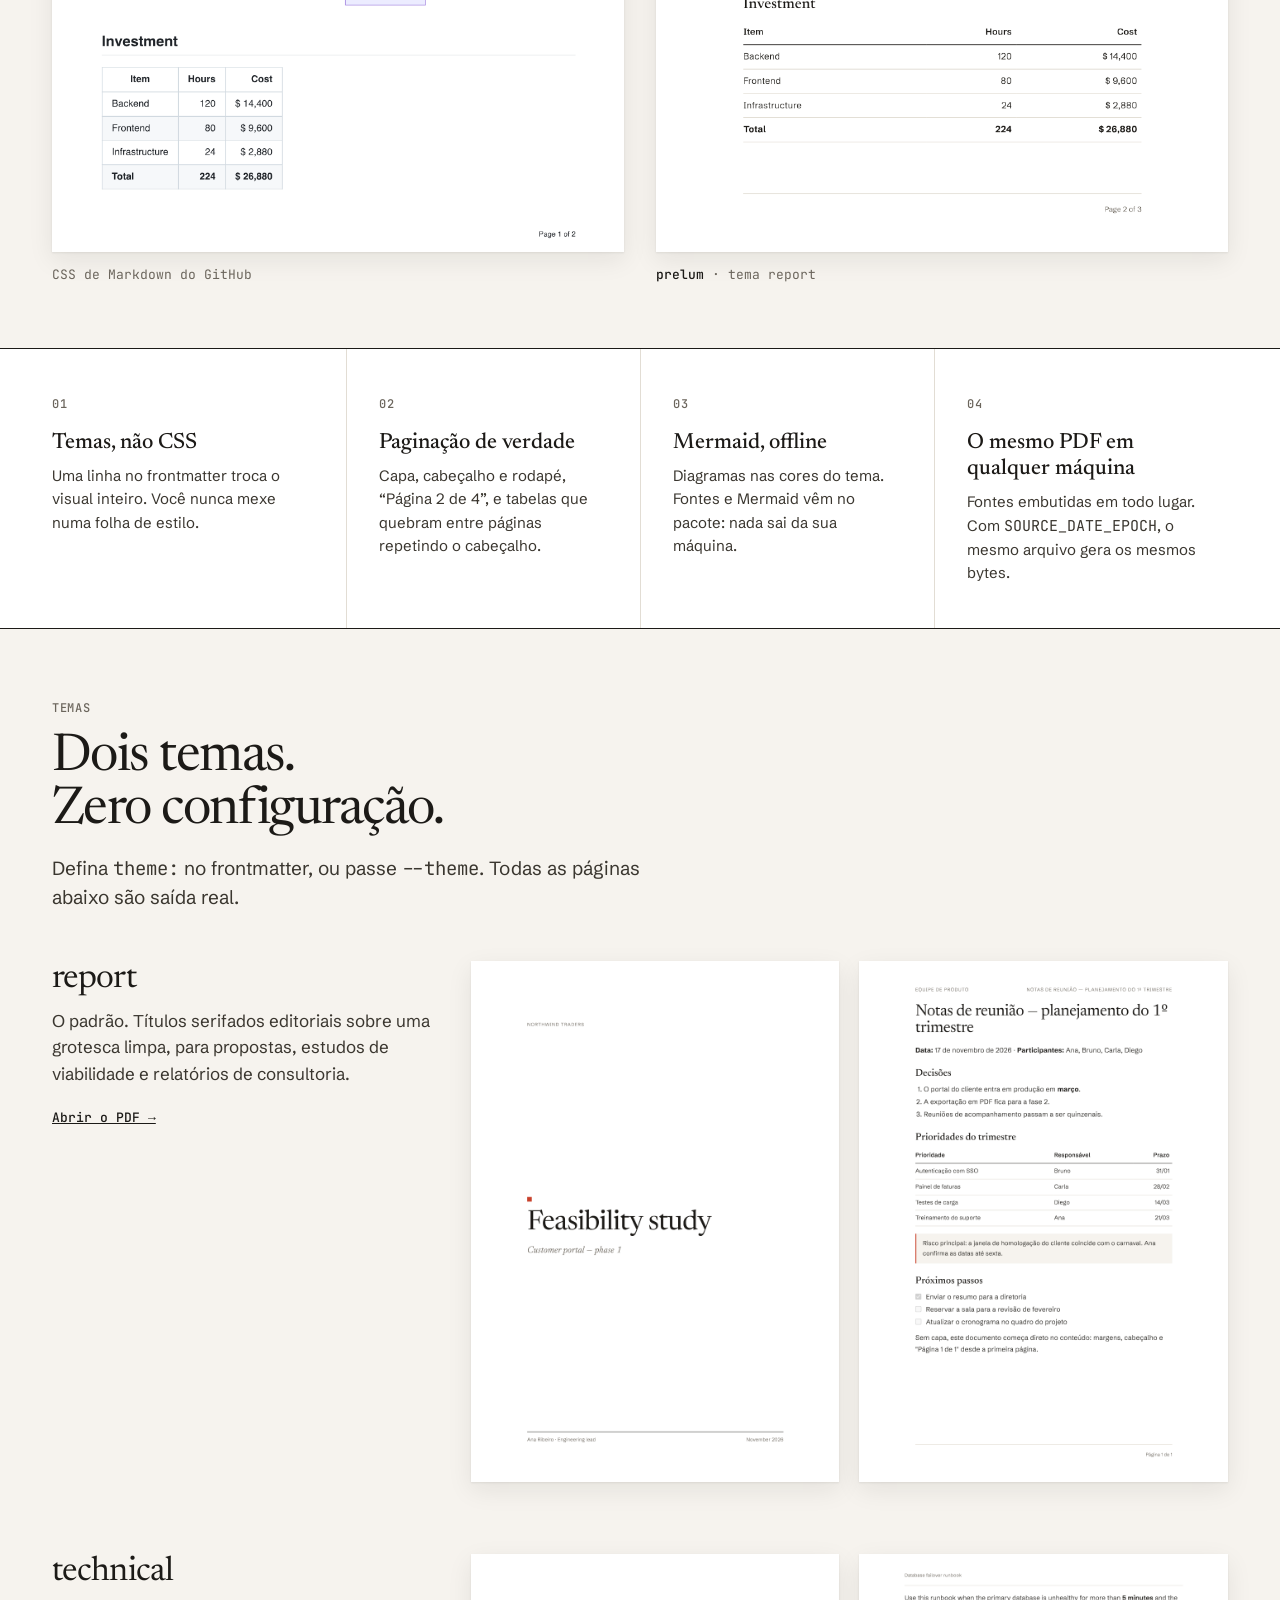
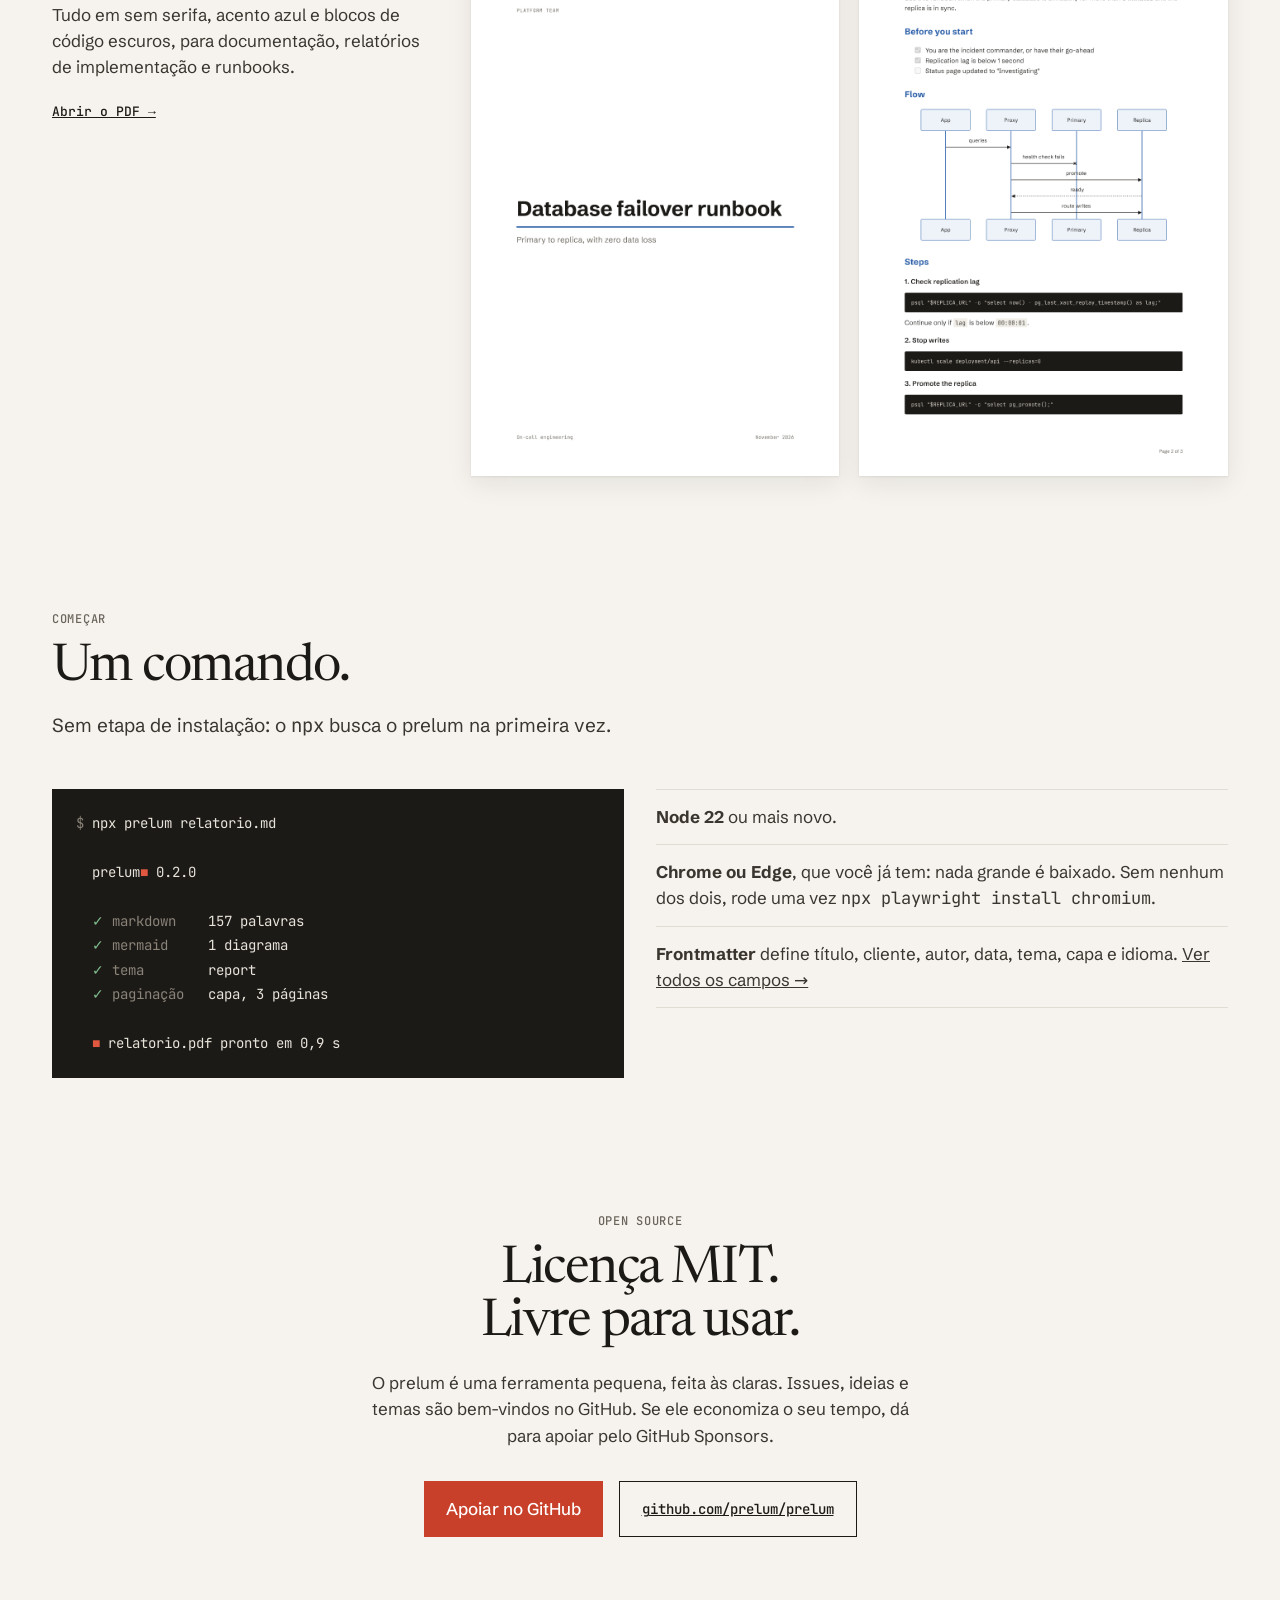
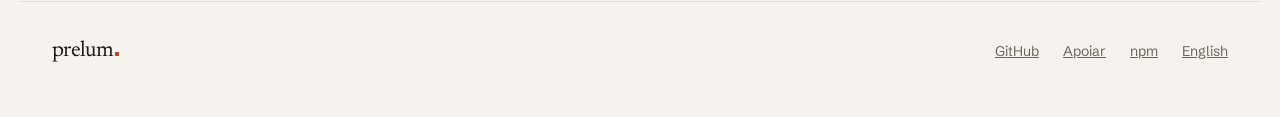
==== commit 0ab8ace6: "chore: show 0.2.0 in the terminal samples" ====
--- a/pt/index.html
+++ b/pt/index.html
@@ -122,7 +122,7 @@
       <div class="steps">
 <pre class="terminal"><code><span class="dim">$</span> npx prelum relatorio.md
 
-  prelum<span class="square">■</span> 0.1.0
+  prelum<span class="square">■</span> 0.2.0
 
   <span class="ok">✓</span> <span class="dim">markdown    </span>157 palavras
   <span class="ok">✓</span> <span class="dim">mermaid     </span>1 diagrama
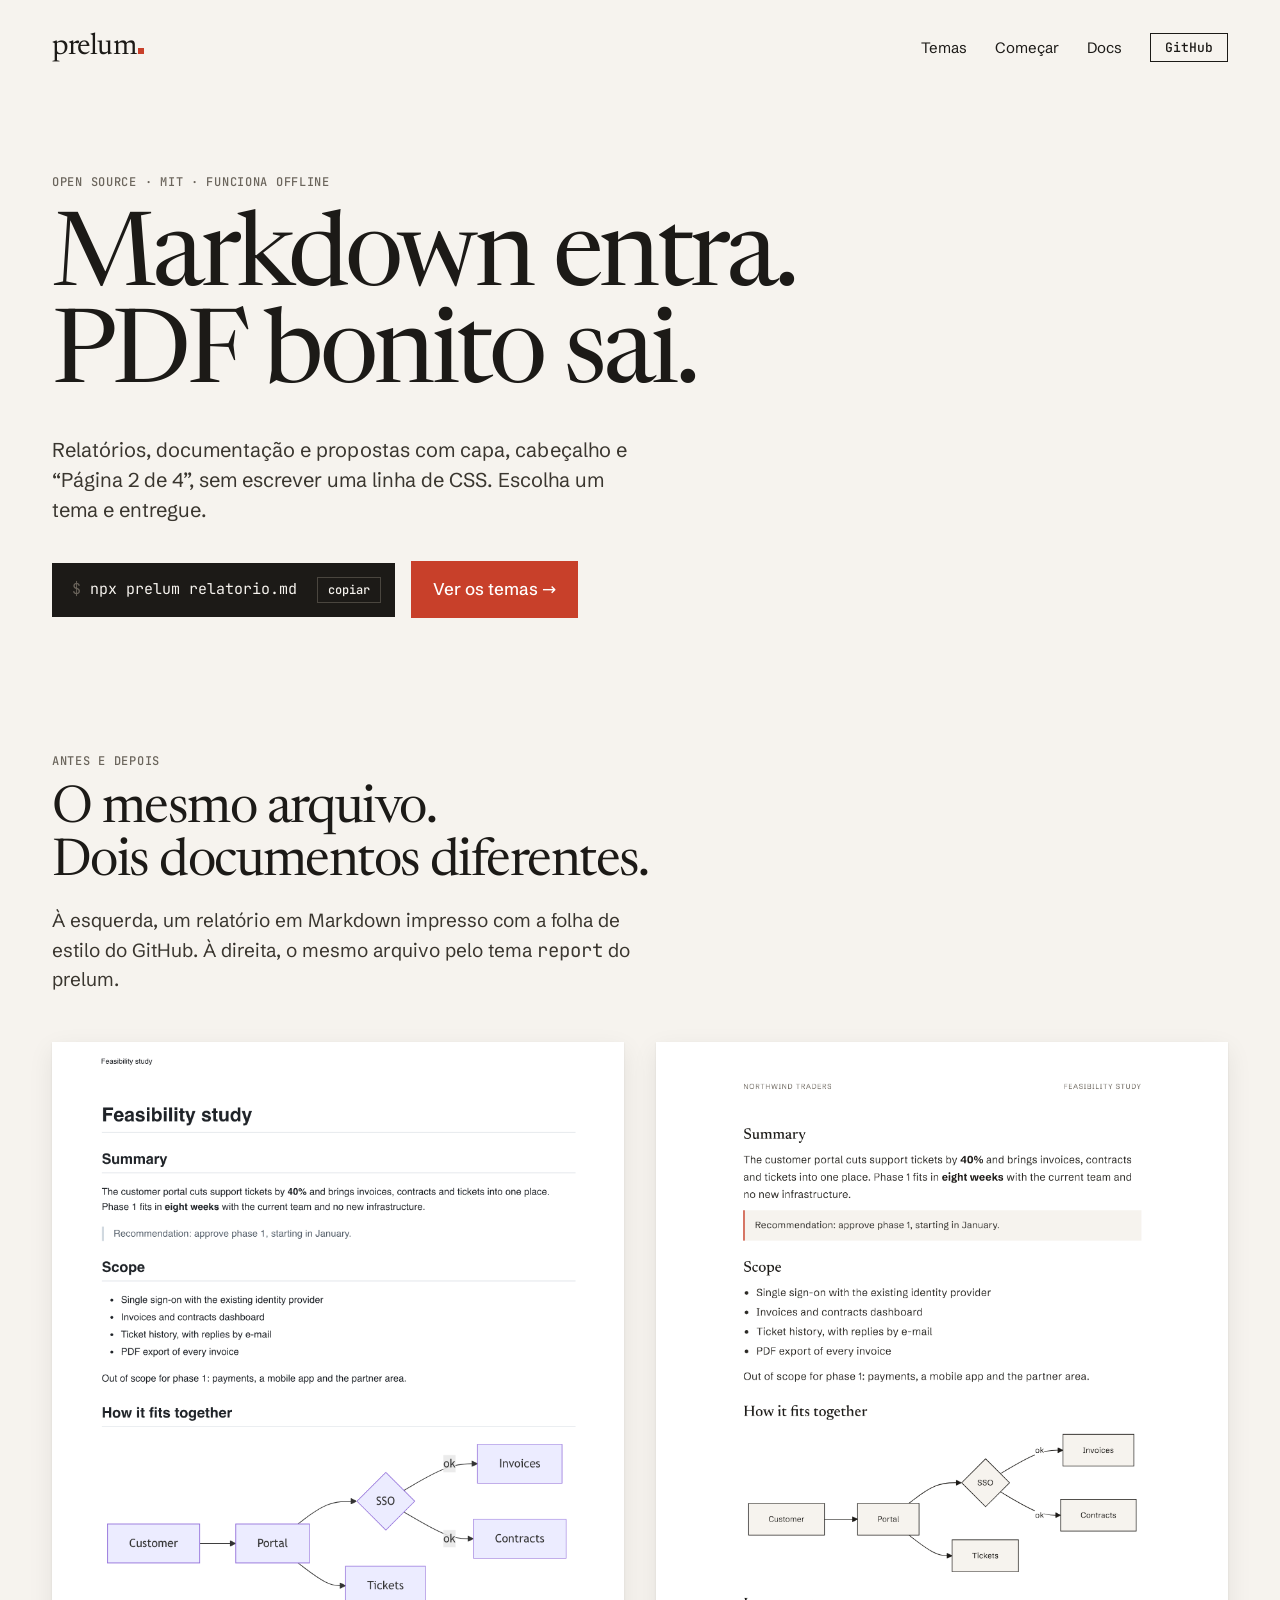
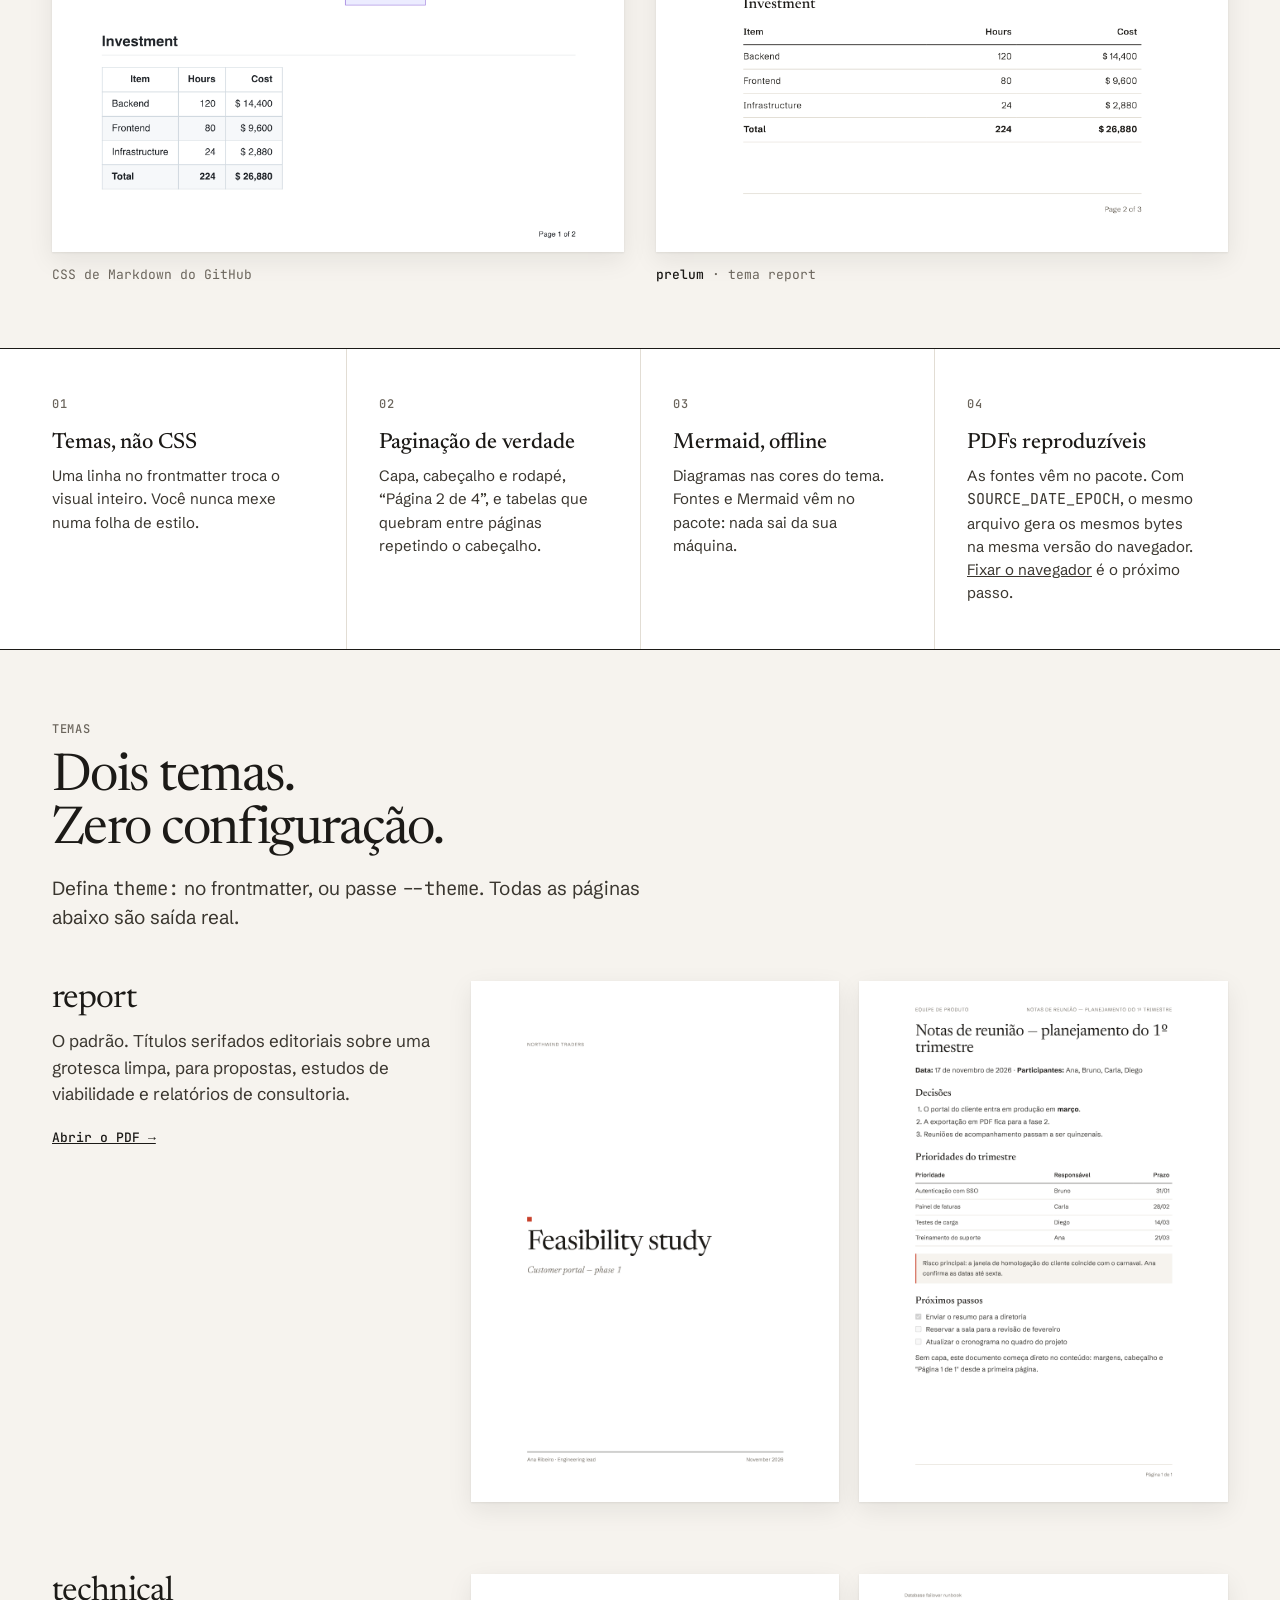
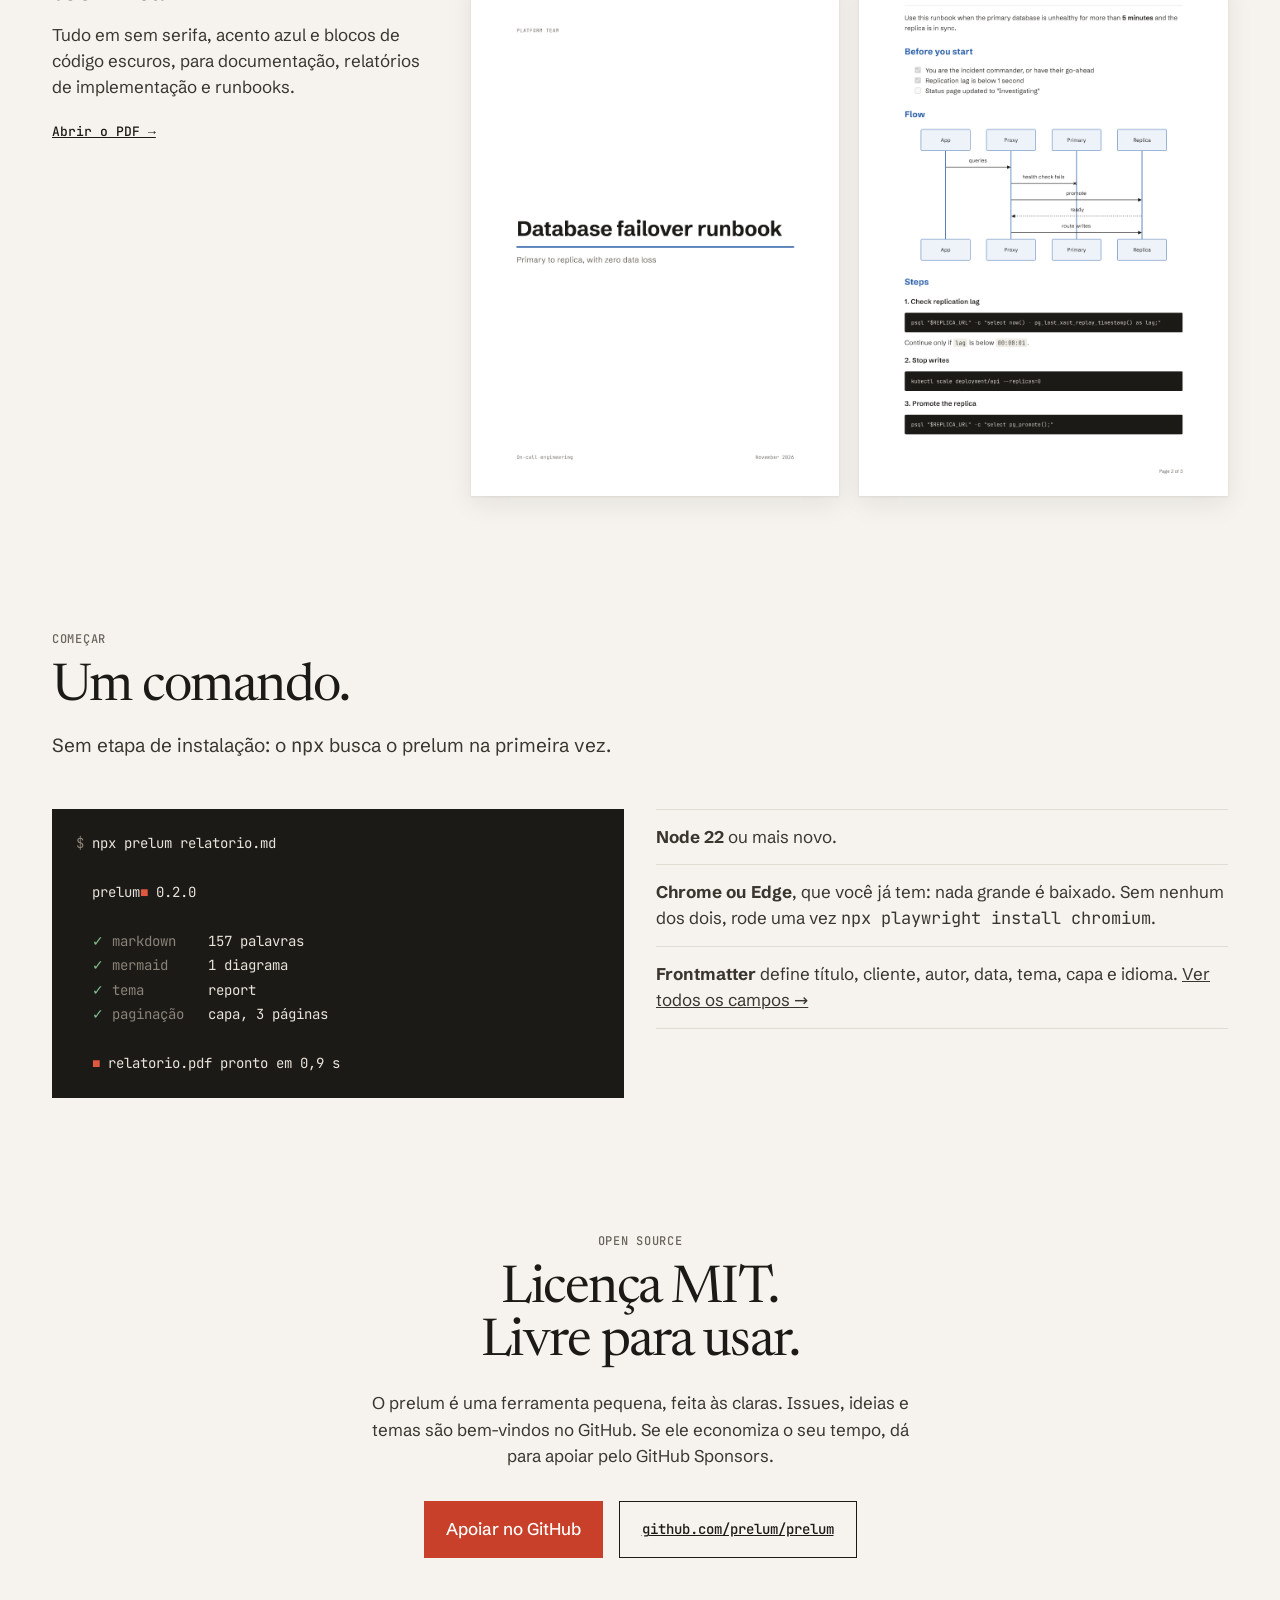
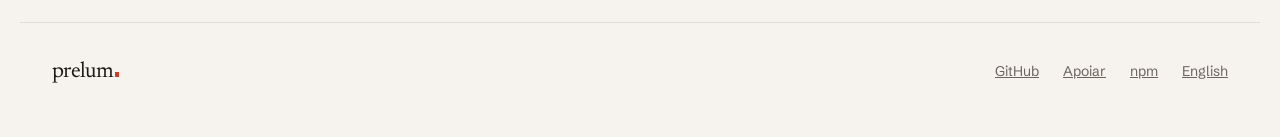
==== commit dcb08b77: "fix: say what reproducible output covers: the same browser version" ====
--- a/pt/index.html
+++ b/pt/index.html
@@ -79,8 +79,8 @@
         </li>
         <li>
           <span class="label">04</span>
-          <h3>O mesmo PDF em qualquer máquina</h3>
-          <p>Fontes embutidas em todo lugar. Com <code>SOURCE_DATE_EPOCH</code>, o mesmo arquivo gera os mesmos bytes.</p>
+          <h3>PDFs reproduzíveis</h3>
+          <p>As fontes vêm no pacote. Com <code>SOURCE_DATE_EPOCH</code>, o mesmo arquivo gera os mesmos bytes na mesma versão do navegador. <a href="https://github.com/prelum/prelum/issues/15">Fixar o navegador</a> é o próximo passo.</p>
         </li>
       </ol>
     </div>
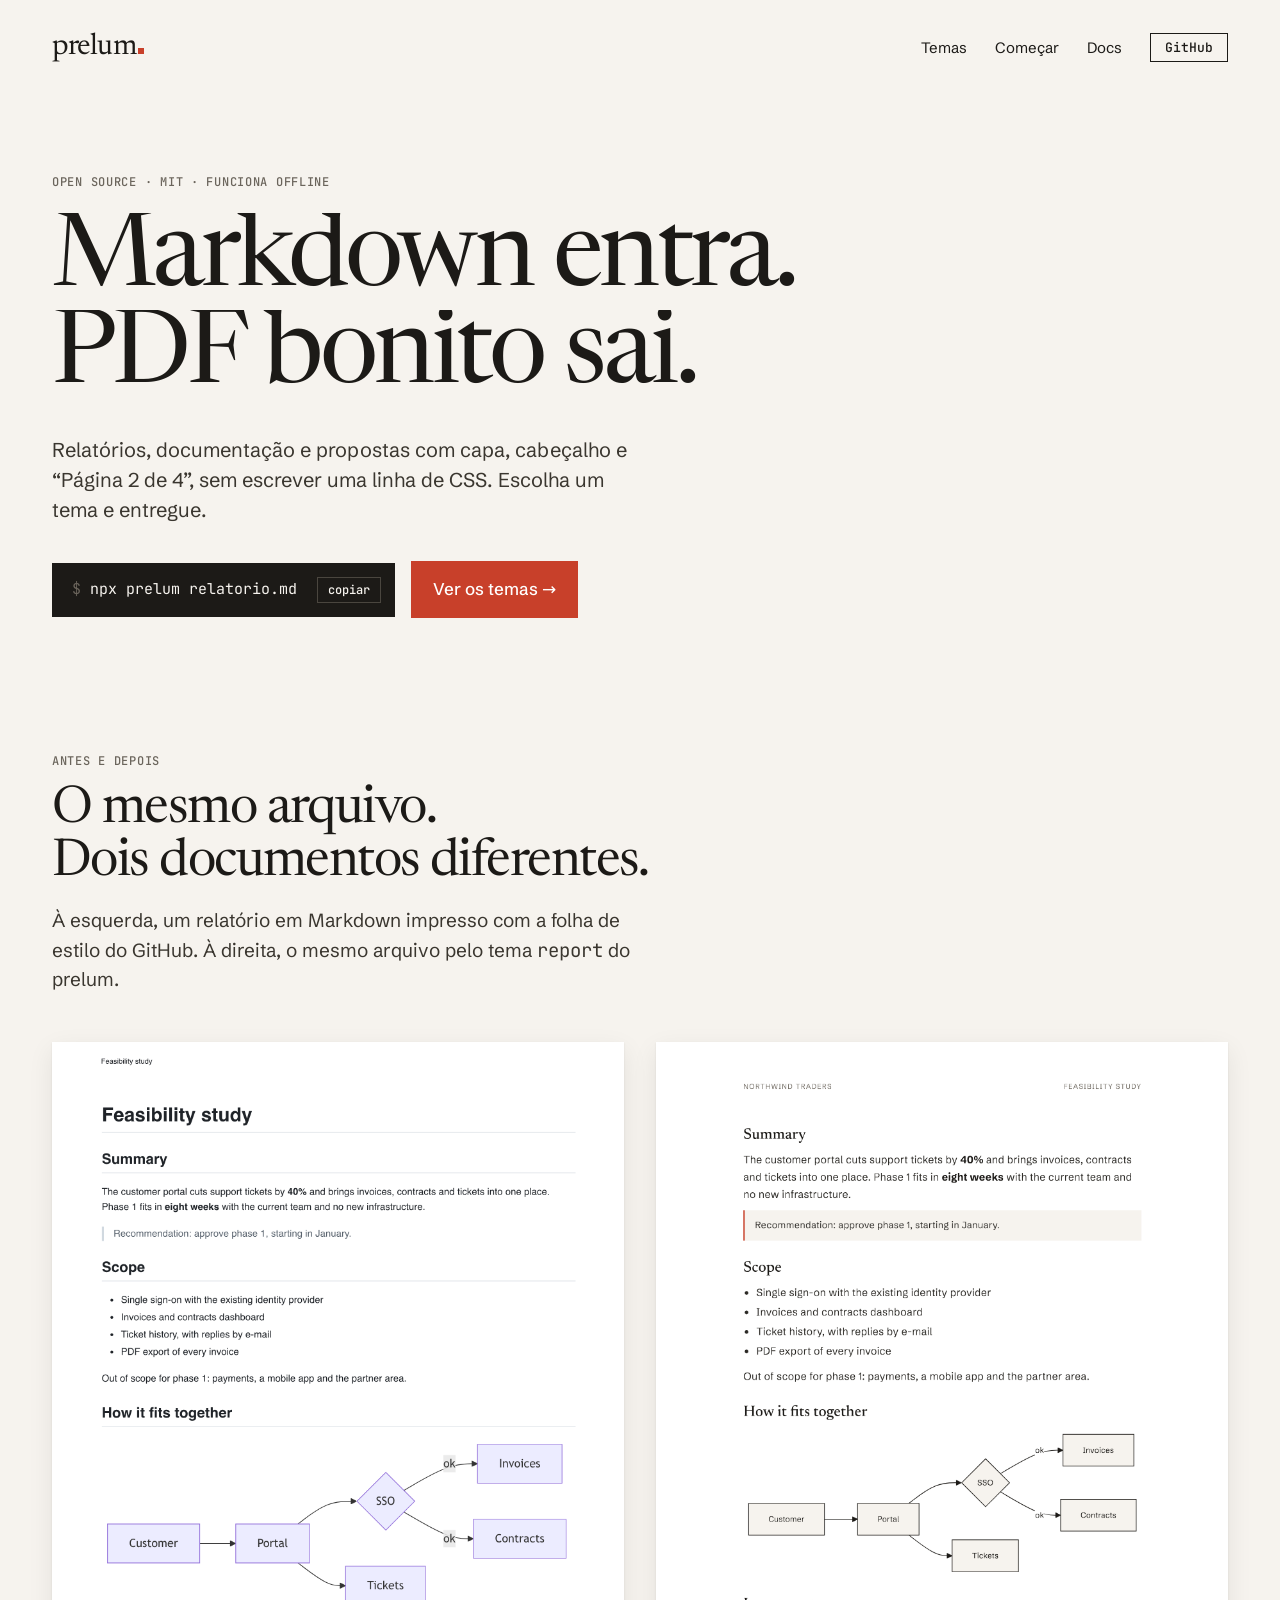
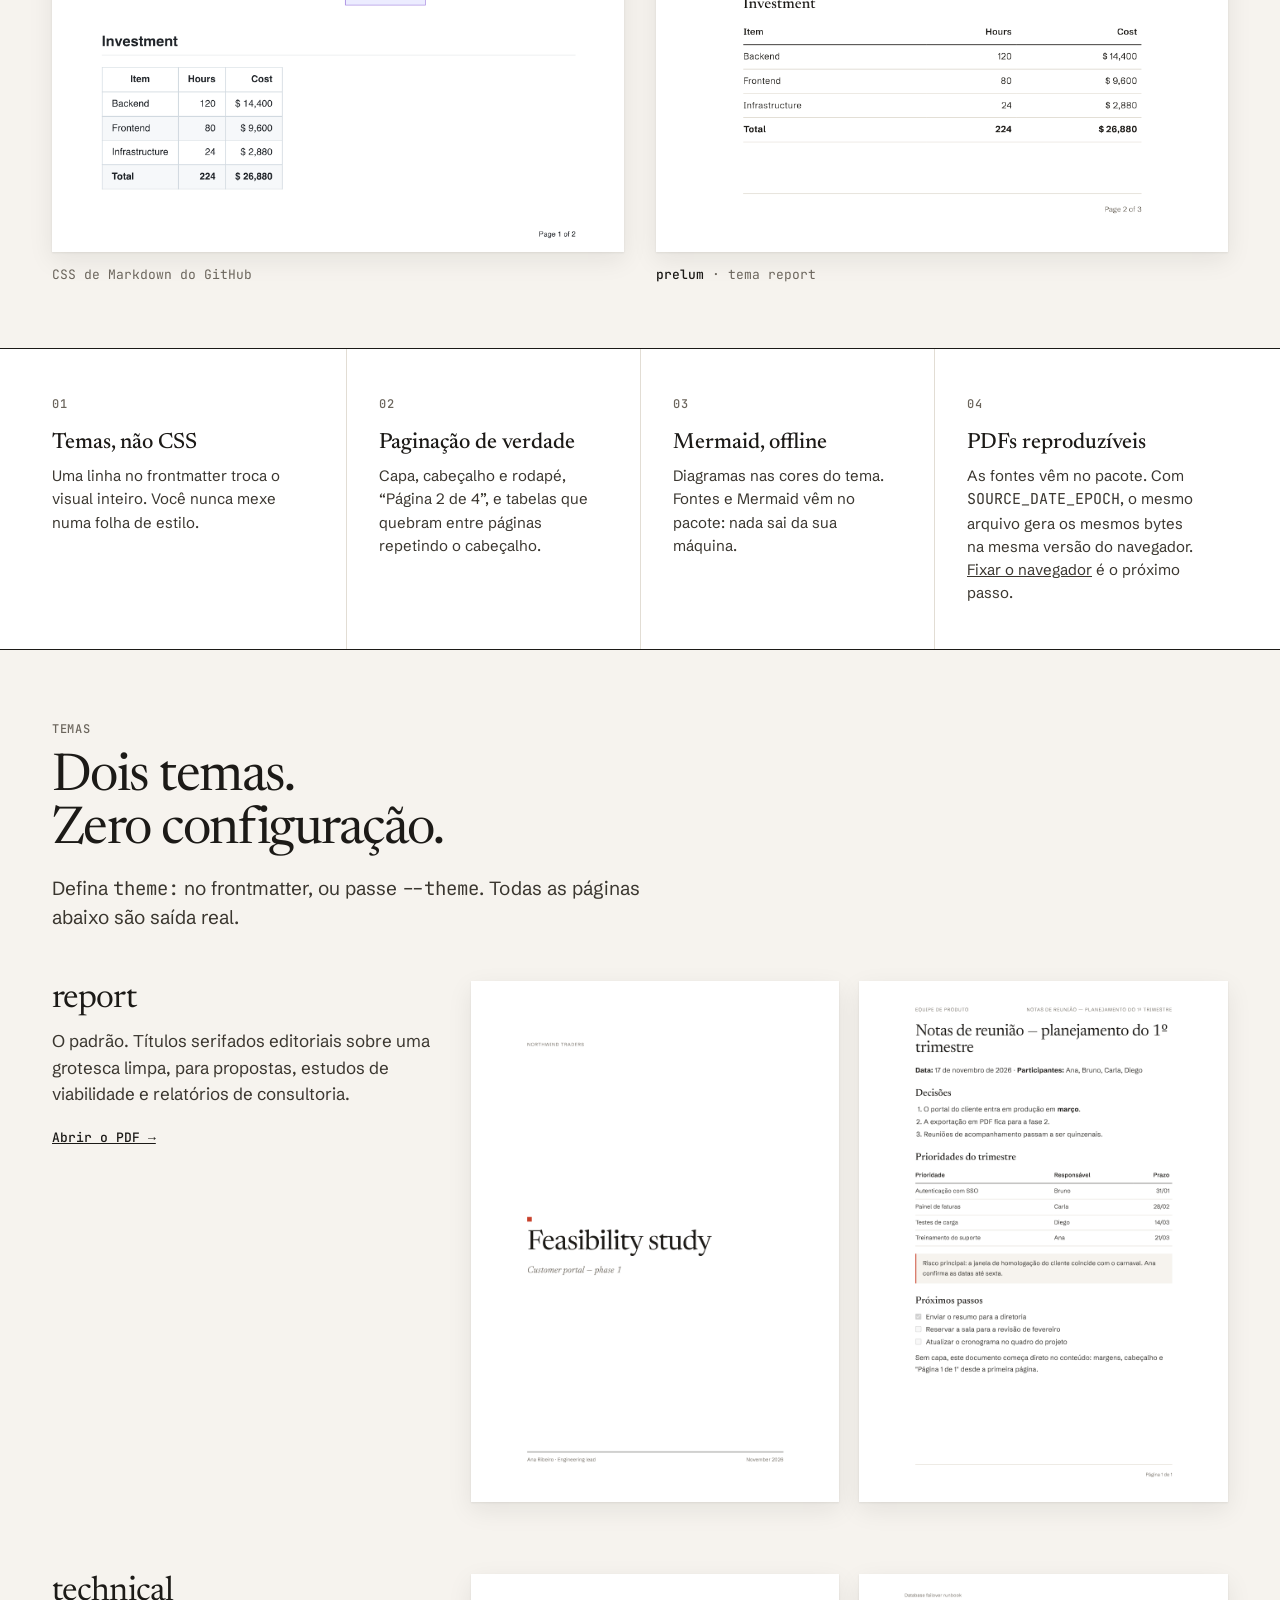
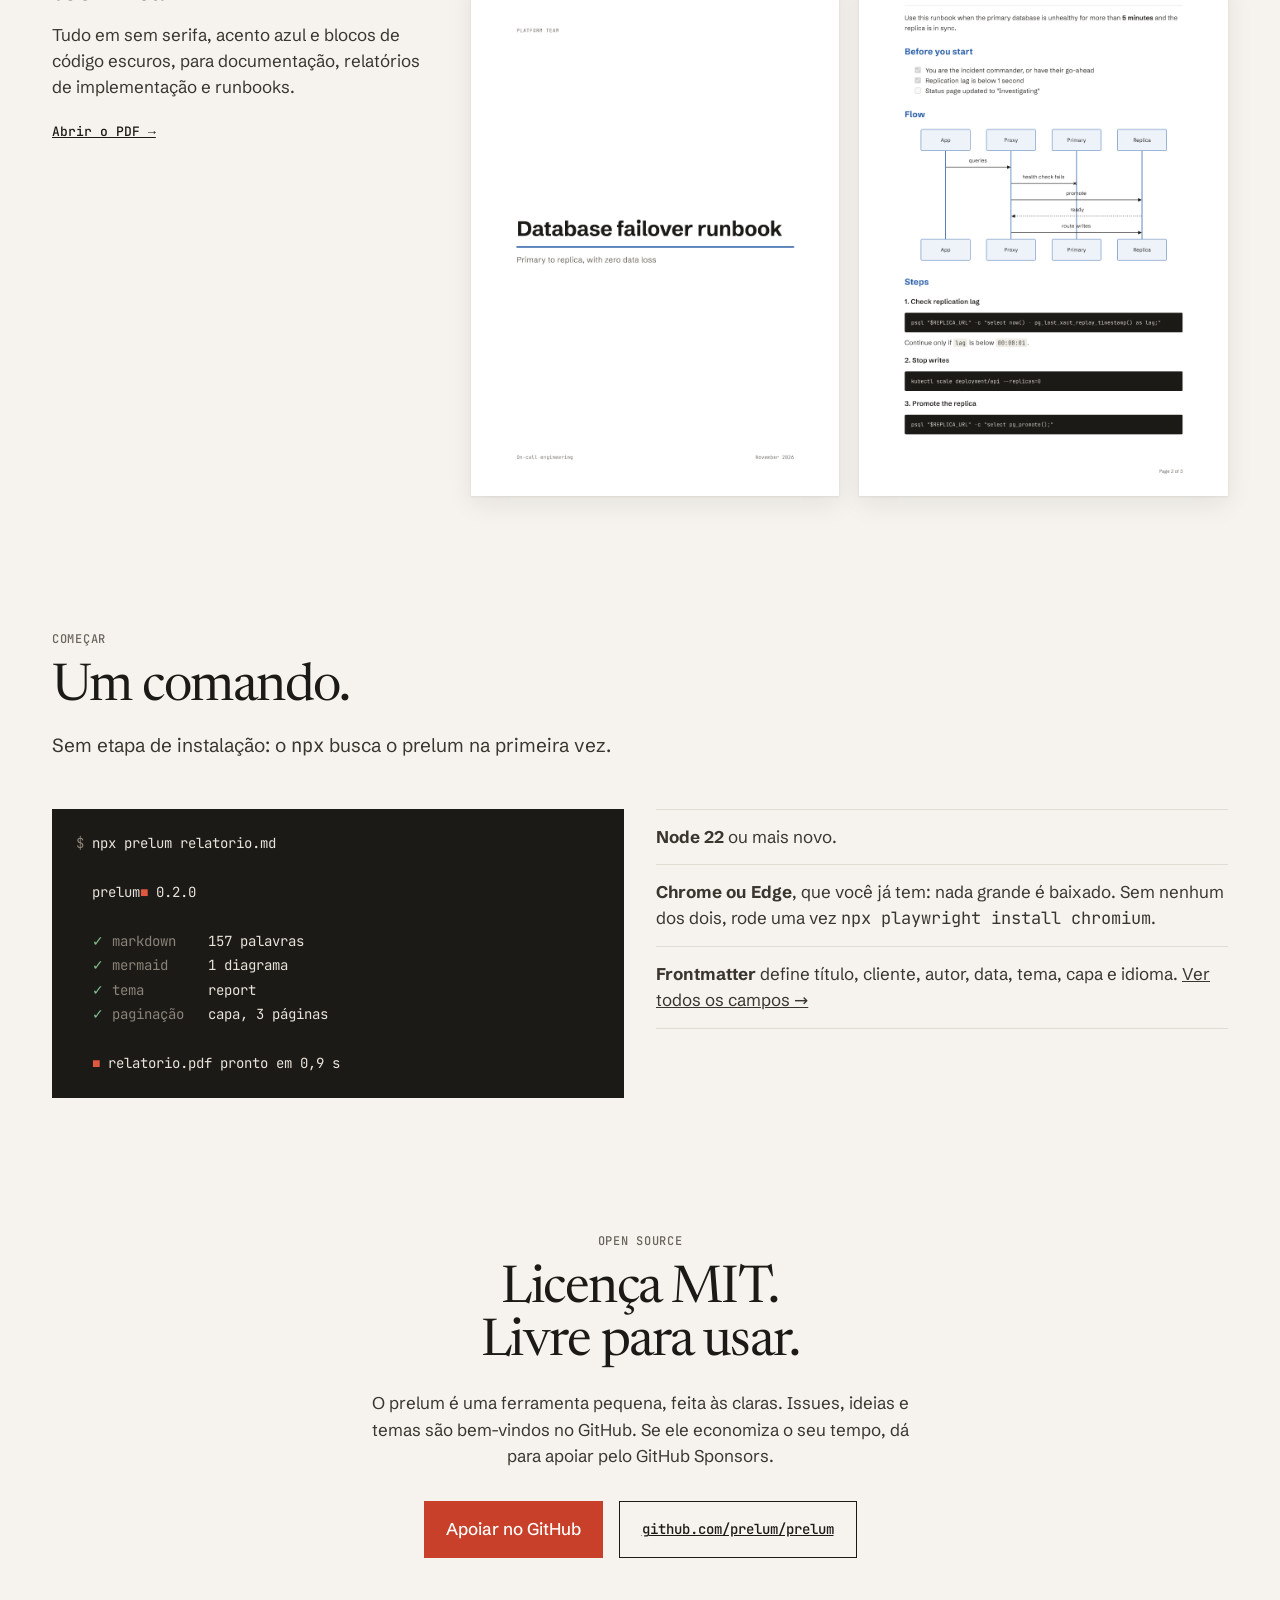
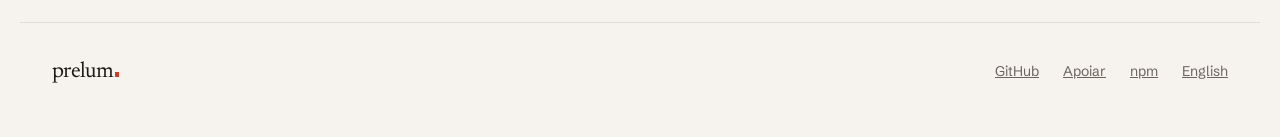
==== commit b22a543a: "feat: add motion to the hero, comparison, themes and terminal" ====
--- a/pt/index.html
+++ b/pt/index.html
@@ -15,6 +15,7 @@
   <meta property="og:url" content="https://prelum.github.io/pt/">
   <meta name="twitter:card" content="summary_large_image">
   <link rel="preload" href="../fonts/newsreader-latin-opsz-normal.woff2" as="font" type="font/woff2" crossorigin>
+  <script>document.documentElement.classList.add("js")</script>
   <link rel="stylesheet" href="../styles.css">
 </head>
 <body>
@@ -33,7 +34,7 @@
   <main>
     <div class="wrap hero">
       <span class="label">Open source · MIT · Funciona offline</span>
-      <h1>Markdown entra.<br>PDF bonito sai.</h1>
+      <h1><span class="line"><span>Markdown entra.</span></span> <span class="line"><span>PDF bonito sai.</span></span></h1>
       <p>Relatórios, documentação e propostas com capa, cabeçalho e “Página&nbsp;2&nbsp;de&nbsp;4”, sem escrever uma linha de CSS. Escolha um tema e entregue.</p>
       <div class="actions">
         <div class="command">
@@ -80,7 +81,7 @@
         <li>
           <span class="label">04</span>
           <h3>PDFs reproduzíveis</h3>
-          <p>As fontes vêm no pacote. Com <code>SOURCE_DATE_EPOCH</code>, o mesmo arquivo gera os mesmos bytes na mesma versão do navegador. <a href="https://github.com/prelum/prelum/issues/15">Fixar o navegador</a> é o próximo passo.</p>
+          <p>As fontes vêm no pacote. Com <code>SOURCE_DATE_EPOCH</code>, o mesmo arquivo gera os mesmos bytes na mesma versão do navegador. <a href="https://github.com/prelum/prelum/issues/17">Fixar o navegador</a> é o próximo passo.</p>
         </li>
       </ol>
     </div>
@@ -159,6 +160,8 @@
     </ul>
   </footer>
 
+  <script src="../vendor/gsap.min.js" defer></script>
+  <script src="../vendor/ScrollTrigger.min.js" defer></script>
   <script src="../script.js" defer></script>
 </body>
 </html>
--- a/styles.css
+++ b/styles.css
@@ -36,6 +36,8 @@
   --sans: "Schibsted Grotesk", system-ui, sans-serif;
   --mono: "JetBrains Mono", ui-monospace, monospace;
   --sheet-shadow: 0 1px 2px rgba(28, 26, 23, 0.08), 0 8px 24px rgba(28, 26, 23, 0.08);
+  /* Motion: a strong ease-out for anything that responds to the user. */
+  --ease-out: cubic-bezier(0.23, 1, 0.32, 1);
 }
 
 * {
@@ -427,3 +429,84 @@
   color: var(--graphite);
 }
 
+
+/* Motion ------------------------------------------------------------------
+   Everything below only adds polish: without JS, or with reduced motion,
+   the page is the same, fully visible and static. The choreography lives in
+   script.js (GSAP + ScrollTrigger, self-hosted in vendor/). */
+
+/* Press feedback: the button confirms it heard the click. */
+.cta,
+.button-outline,
+.command button {
+  transition: transform 160ms var(--ease-out);
+}
+.cta:active,
+.button-outline:active,
+.command button:active {
+  transform: scale(0.97);
+}
+
+/* Each line of the hero title rises from behind its own mask.
+   The padding keeps descenders out of the clip; the margin cancels it. */
+.hero h1 .line {
+  display: block;
+  overflow: clip;
+  padding-bottom: 0.08em;
+  margin-bottom: -0.08em;
+}
+.hero h1 .line > span {
+  display: inline-block;
+}
+
+/* Hide the hero before the first paint, so it does not flash and then
+   animate. If script.js never runs, the fallback shows it after 1.5 s. */
+@media (prefers-reduced-motion: no-preference) {
+  .js .hero > * {
+    visibility: hidden;
+    animation: reveal-fallback 0s 1.5s forwards;
+  }
+}
+@keyframes reveal-fallback {
+  to {
+    visibility: visible;
+  }
+}
+
+/* Before and after, wide screens: the two pages are stacked and prelum's
+   page wipes over GitHub's as you scroll, stopping at the middle, so the
+   lead's "left / right" is still true at rest. Sized to fit the viewport
+   while pinned. */
+.compare.is-wipe {
+  grid-template-columns: 1fr;
+  gap: 0;
+  width: min(100%, calc((100svh - 160px) * 892 / 1262));
+  margin-inline: auto;
+}
+.compare.is-wipe figure {
+  position: relative;
+  grid-area: 1 / 1;
+}
+.compare.is-wipe figure + figure figcaption {
+  text-align: right;
+}
+.wipe {
+  position: absolute;
+  top: 0;
+  left: 0;
+  width: 100%;
+  aspect-ratio: 892 / 1262;
+  pointer-events: none;
+}
+.wipe::before {
+  content: "";
+  position: absolute;
+  inset: 0 auto 0 -1px;
+  width: 2px;
+  background: var(--vermilion);
+}
+
+/* The terminal plays its output line by line. */
+.terminal .line {
+  display: inline-block;
+}
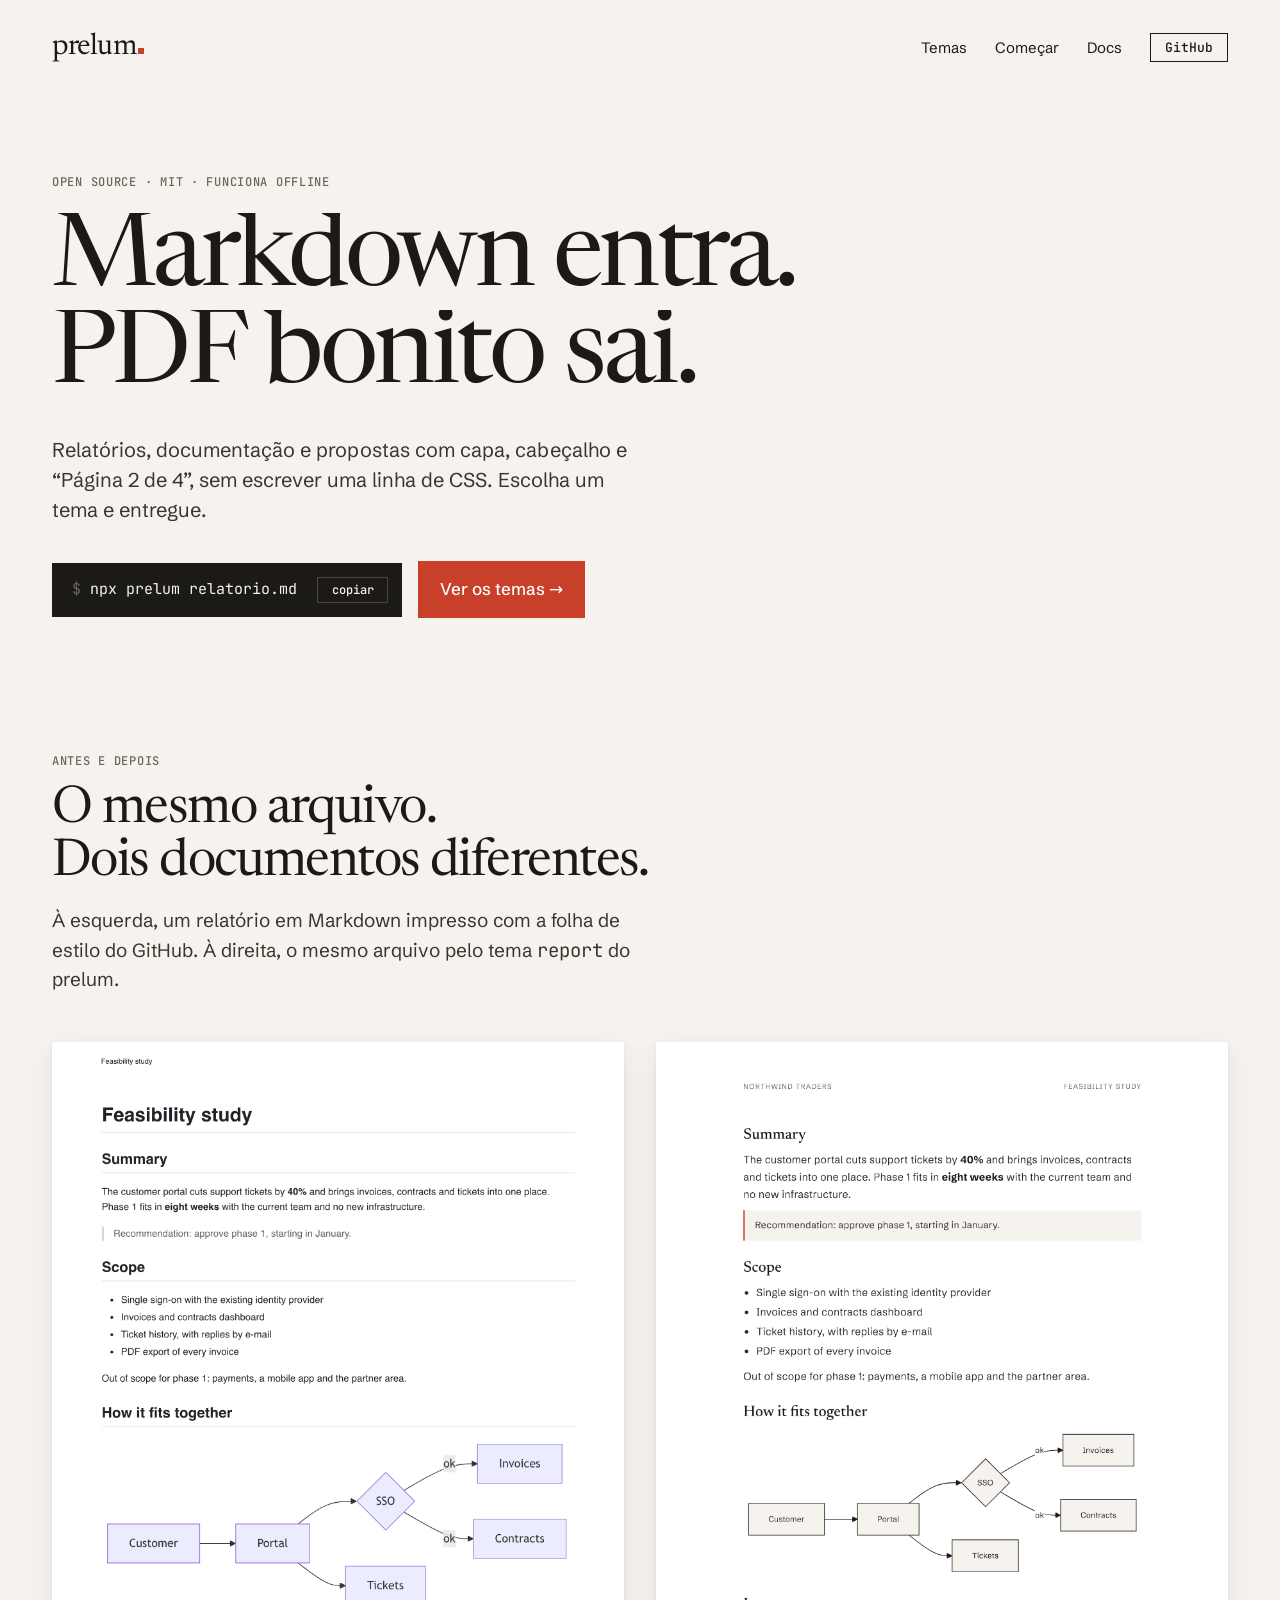
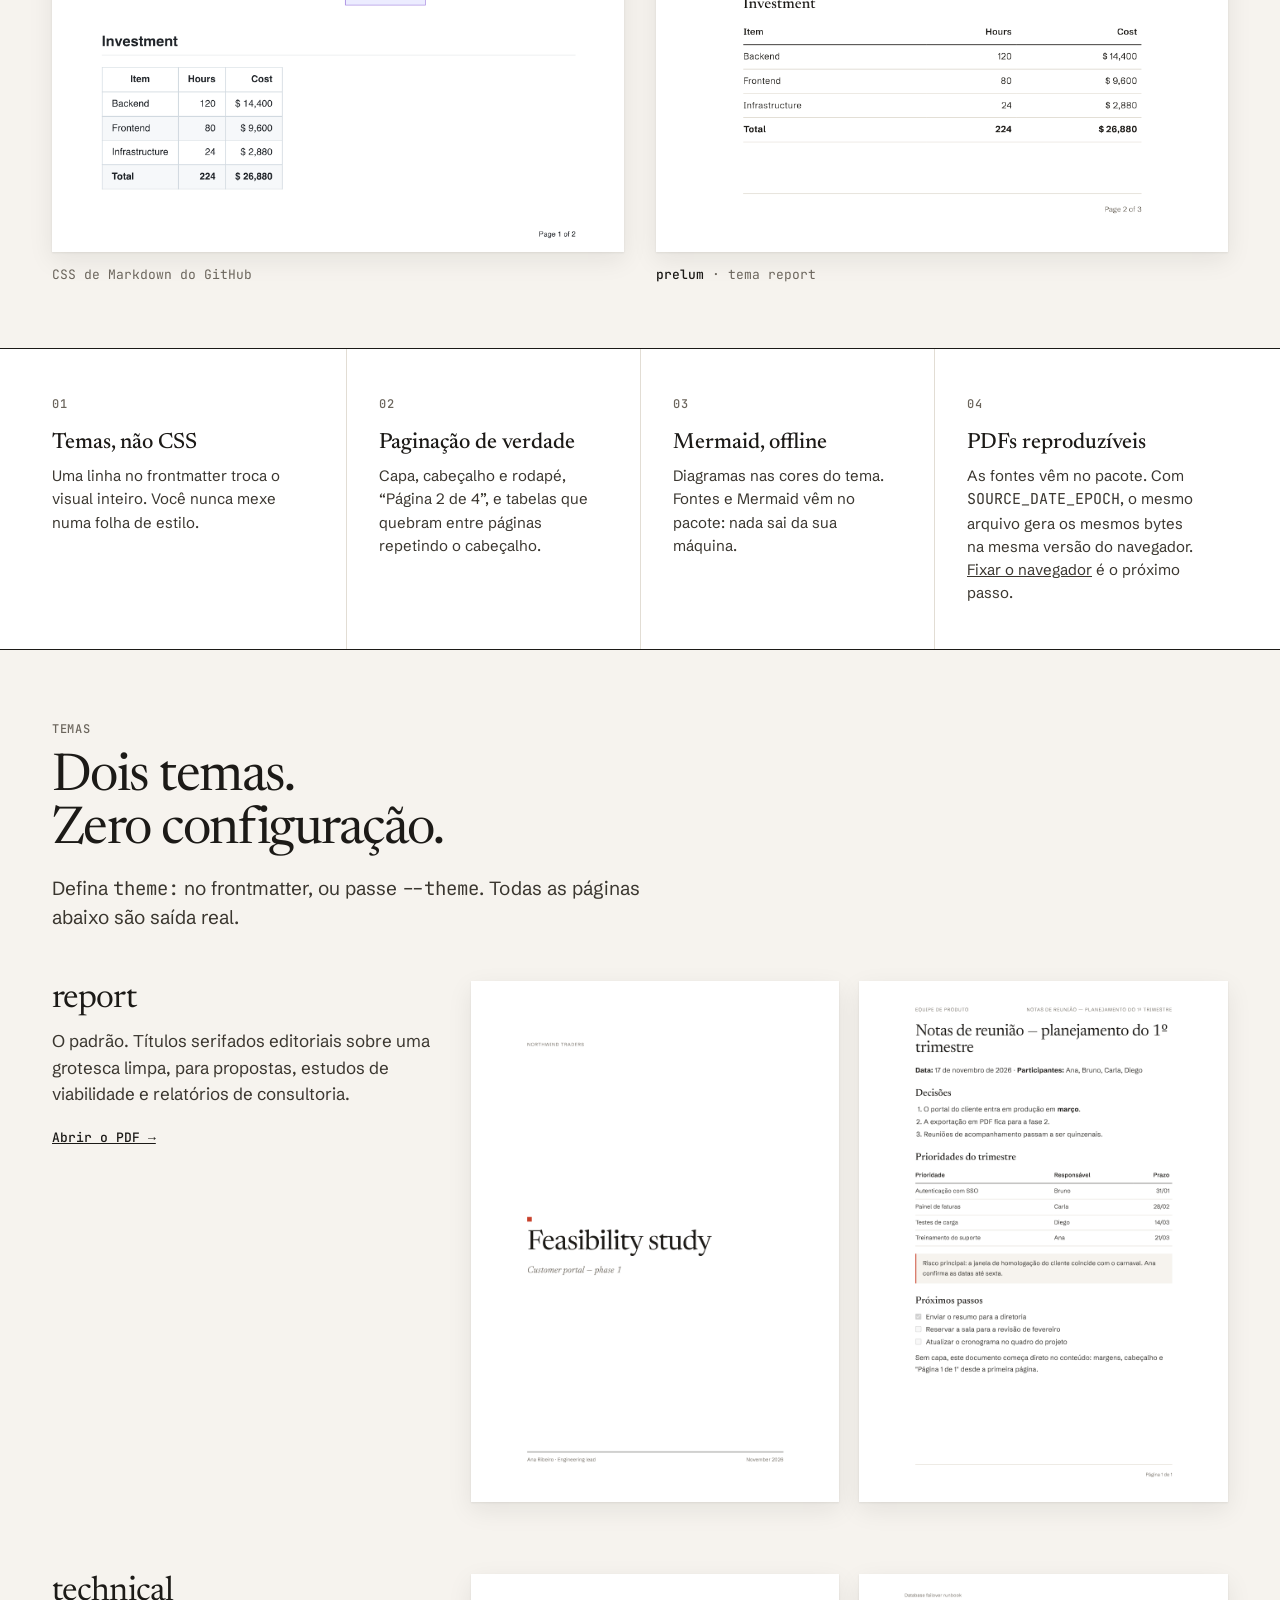
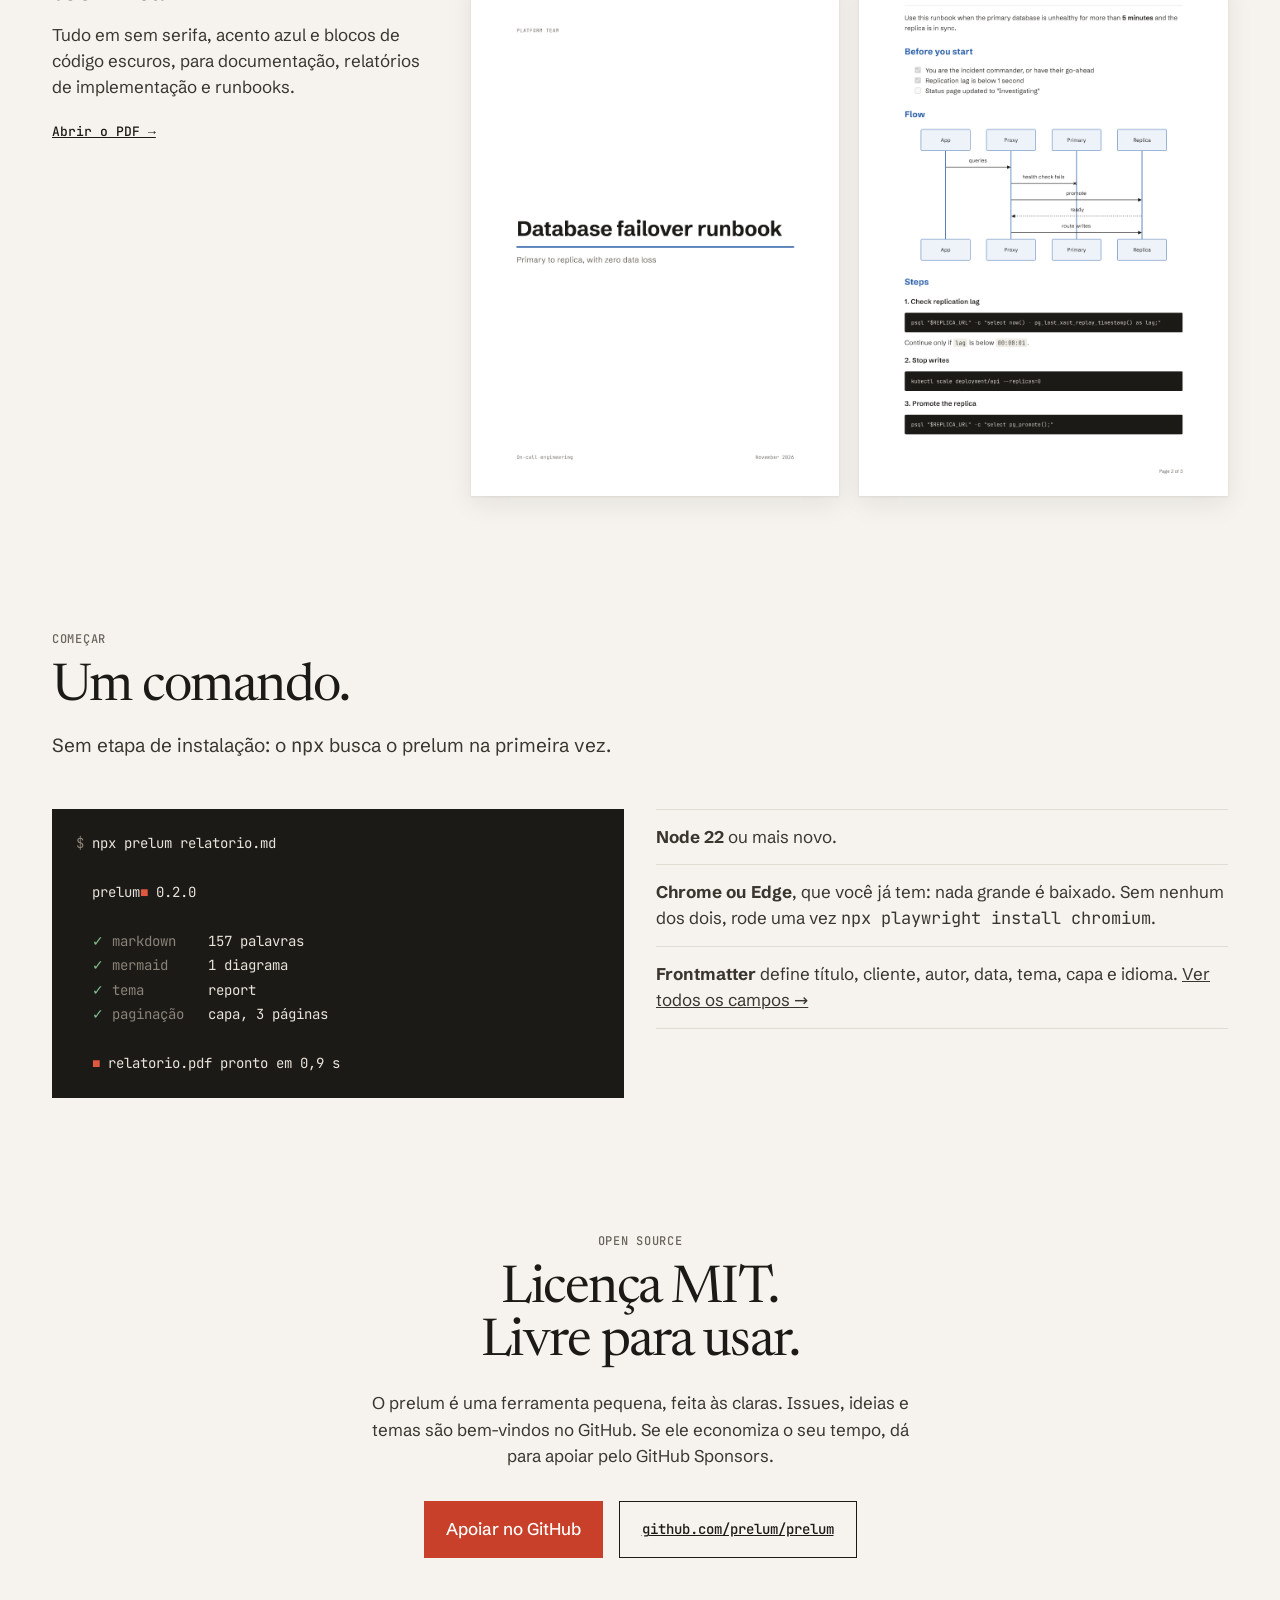
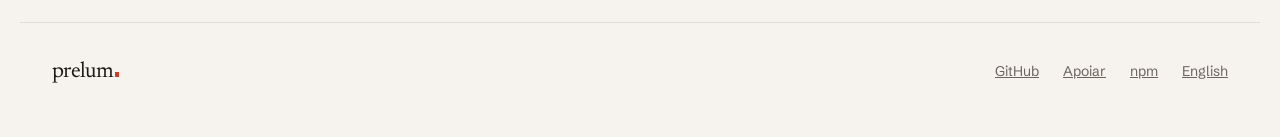
==== commit 56760990: "feat: make the comparison draggable and refine the motion details" ====
--- a/pt/index.html
+++ b/pt/index.html
@@ -49,7 +49,7 @@
       <span class="label">Antes e depois</span>
       <h2 id="comparar-titulo">O mesmo arquivo.<br>Dois documentos diferentes.</h2>
       <p class="lead">À esquerda, um relatório em Markdown impresso com a folha de estilo do GitHub. À direita, o mesmo arquivo pelo tema <code>report</code> do prelum.</p>
-      <div class="compare">
+      <div class="compare" data-slider-label="Arraste para comparar">
         <figure>
           <img src="../images/before-github-css.png" alt="Um relatório impresso com o CSS de Markdown do GitHub: títulos sublinhados, tabela em grade, diagrama roxo." width="892" height="1262" loading="lazy">
           <figcaption>CSS de Markdown do GitHub</figcaption>
@@ -162,6 +162,7 @@
 
   <script src="../vendor/gsap.min.js" defer></script>
   <script src="../vendor/ScrollTrigger.min.js" defer></script>
+  <script src="../vendor/CustomEase.min.js" defer></script>
   <script src="../script.js" defer></script>
 </body>
 </html>
--- a/styles.css
+++ b/styles.css
@@ -36,8 +36,9 @@
   --sans: "Schibsted Grotesk", system-ui, sans-serif;
   --mono: "JetBrains Mono", ui-monospace, monospace;
   --sheet-shadow: 0 1px 2px rgba(28, 26, 23, 0.08), 0 8px 24px rgba(28, 26, 23, 0.08);
-  /* Motion: a strong ease-out for anything that responds to the user. */
+  /* Motion: strong curves, shared with script.js through CustomEase. */
   --ease-out: cubic-bezier(0.23, 1, 0.32, 1);
+  --ease-in-out: cubic-bezier(0.77, 0, 0.175, 1);
 }
 
 * {
@@ -194,6 +195,28 @@
 }
 .command button:hover {
   border-color: var(--paper);
+}
+/* "copy" and "copied" share one grid cell: the button is as wide as the
+   longer word and never jumps. The swap is a crossfade with a little blur,
+   so it reads as one label changing, not two swapping. */
+.command button.is-swap {
+  display: grid;
+  justify-items: center;
+}
+.command button.is-swap > span {
+  grid-area: 1 / 1;
+  transition:
+    opacity 200ms ease,
+    filter 200ms ease;
+}
+.command button.is-swap > span + span,
+.command button.is-copied > span:first-child {
+  opacity: 0;
+  filter: blur(2px);
+}
+.command button.is-copied > span + span {
+  opacity: 1;
+  filter: none;
 }
 .cta {
   display: inline-block;
@@ -460,12 +483,11 @@
 }
 
 /* Hide the hero before the first paint, so it does not flash and then
-   animate. If script.js never runs, the fallback shows it after 1.5 s. */
-@media (prefers-reduced-motion: no-preference) {
-  .js .hero > * {
-    visibility: hidden;
-    animation: reveal-fallback 0s 1.5s forwards;
-  }
+   animate (with reduced motion it only fades). If script.js never runs,
+   the fallback shows it after 1.5 s. */
+.js .hero > * {
+  visibility: hidden;
+  animation: reveal-fallback 0s 1.5s forwards;
 }
 @keyframes reveal-fallback {
   to {
@@ -506,6 +528,54 @@
   background: var(--vermilion);
 }
 
+/* Once the wipe settles, a handle appears and the line can be dragged
+   (or moved with the arrow keys). Exit is faster than enter. */
+.compare.is-ready {
+  cursor: ew-resize;
+  touch-action: pan-y;
+  user-select: none;
+}
+.wipe-handle {
+  position: absolute;
+  top: 50%;
+  left: 0;
+  display: grid;
+  place-items: center;
+  width: 36px;
+  height: 36px;
+  background: var(--vermilion);
+  color: #ffffff;
+  pointer-events: auto;
+  opacity: 0;
+  visibility: hidden;
+  transform: translate(-50%, -50%) scale(0.9);
+  transition:
+    opacity 150ms var(--ease-out),
+    transform 150ms var(--ease-out),
+    visibility 0s 150ms;
+}
+.is-ready .wipe-handle {
+  opacity: 1;
+  visibility: visible;
+  transform: translate(-50%, -50%);
+  transition:
+    opacity 250ms var(--ease-out),
+    transform 250ms var(--ease-out),
+    visibility 0s;
+}
+.is-ready .wipe-handle:active {
+  transform: translate(-50%, -50%) scale(0.95);
+  transition-duration: 160ms;
+}
+.wipe-handle:focus-visible {
+  outline: 2px solid var(--ink);
+  outline-offset: 3px;
+}
+.wipe-handle svg {
+  width: 18px;
+  height: 18px;
+}
+
 /* The terminal plays its output line by line. */
 .terminal .line {
   display: inline-block;
